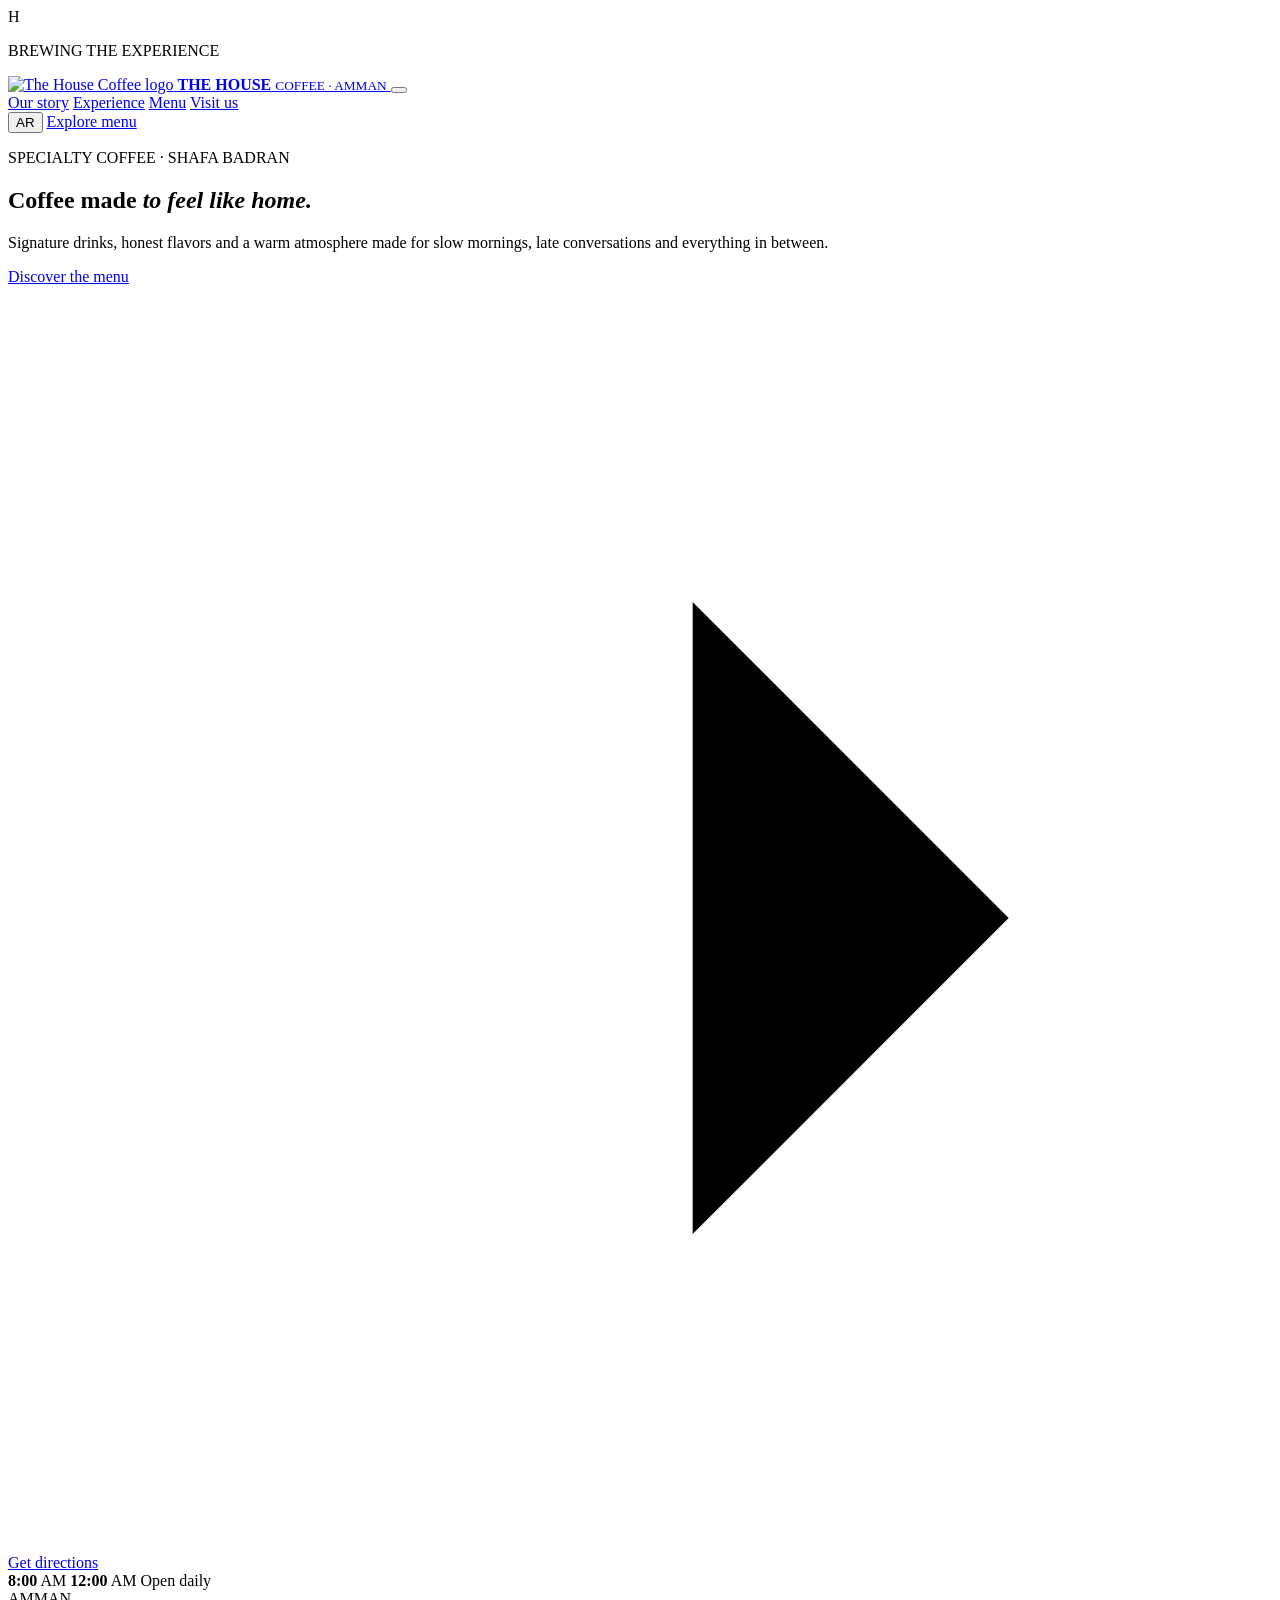
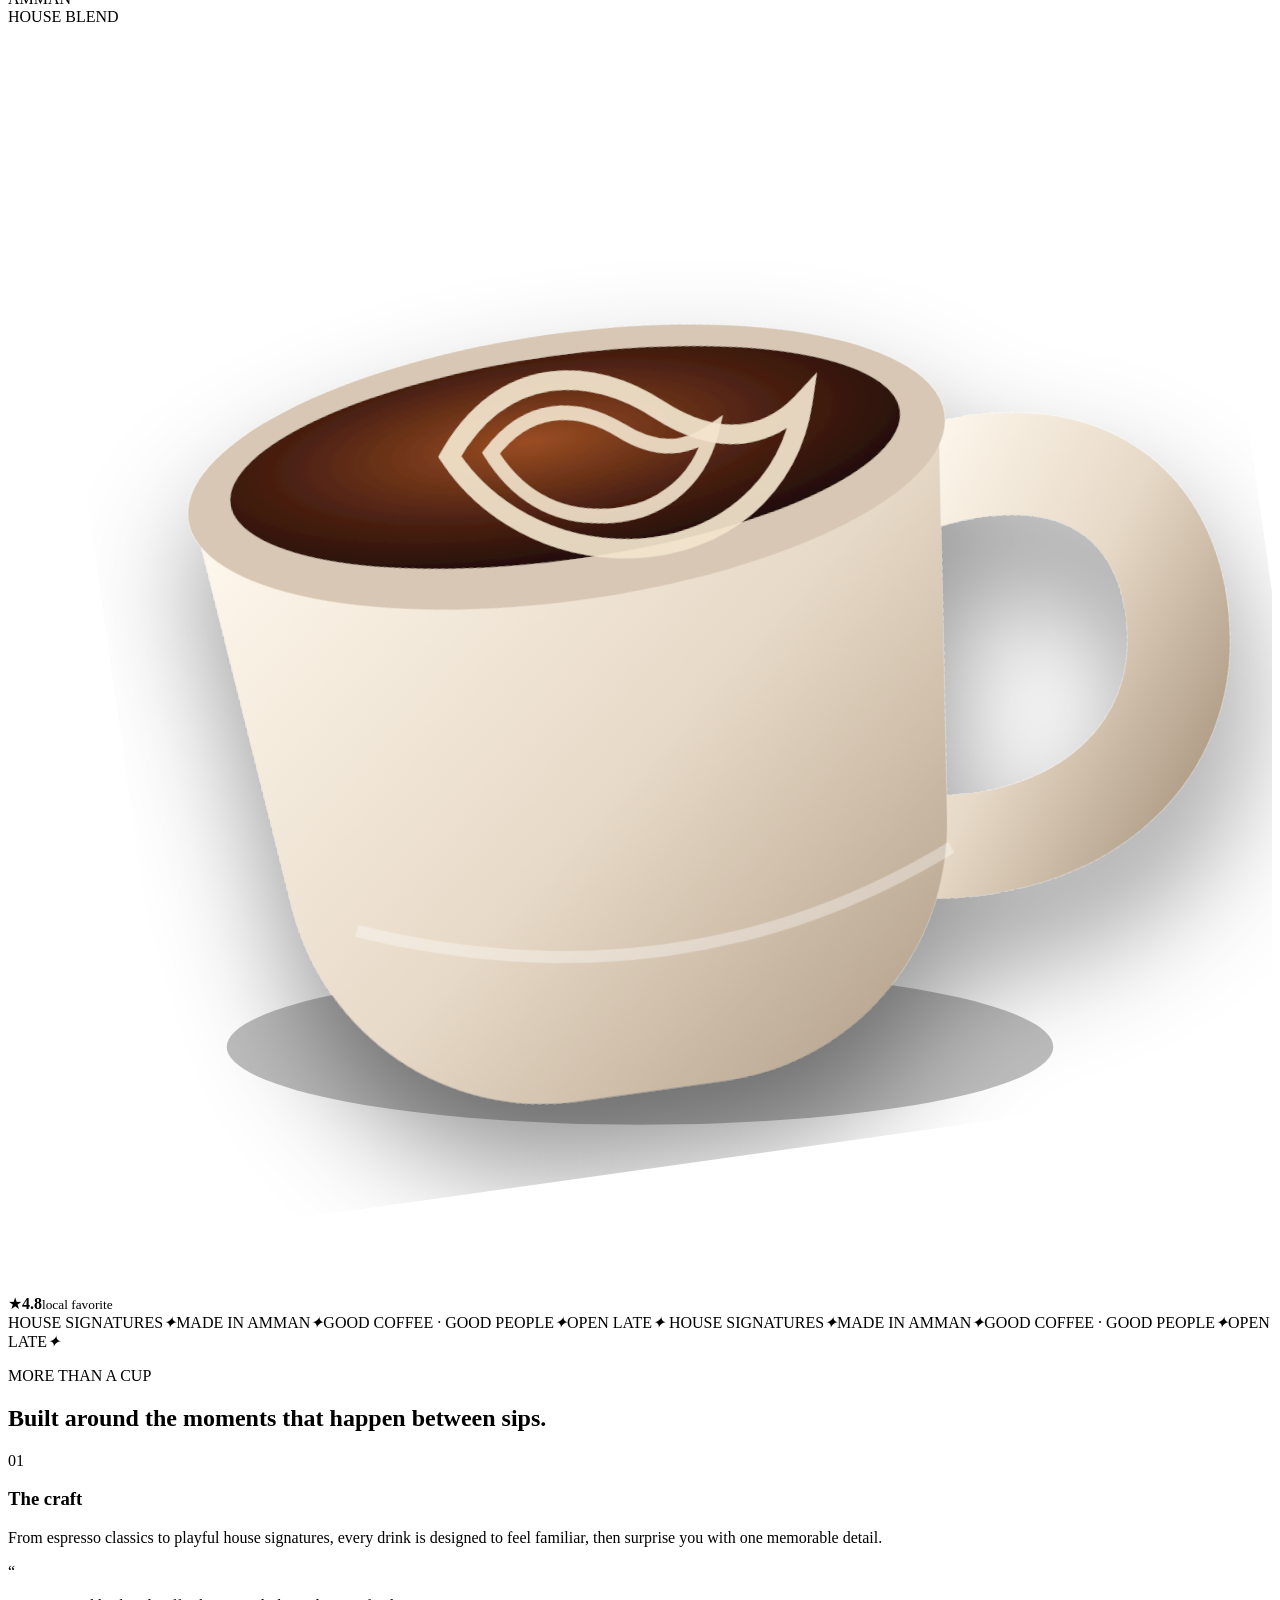
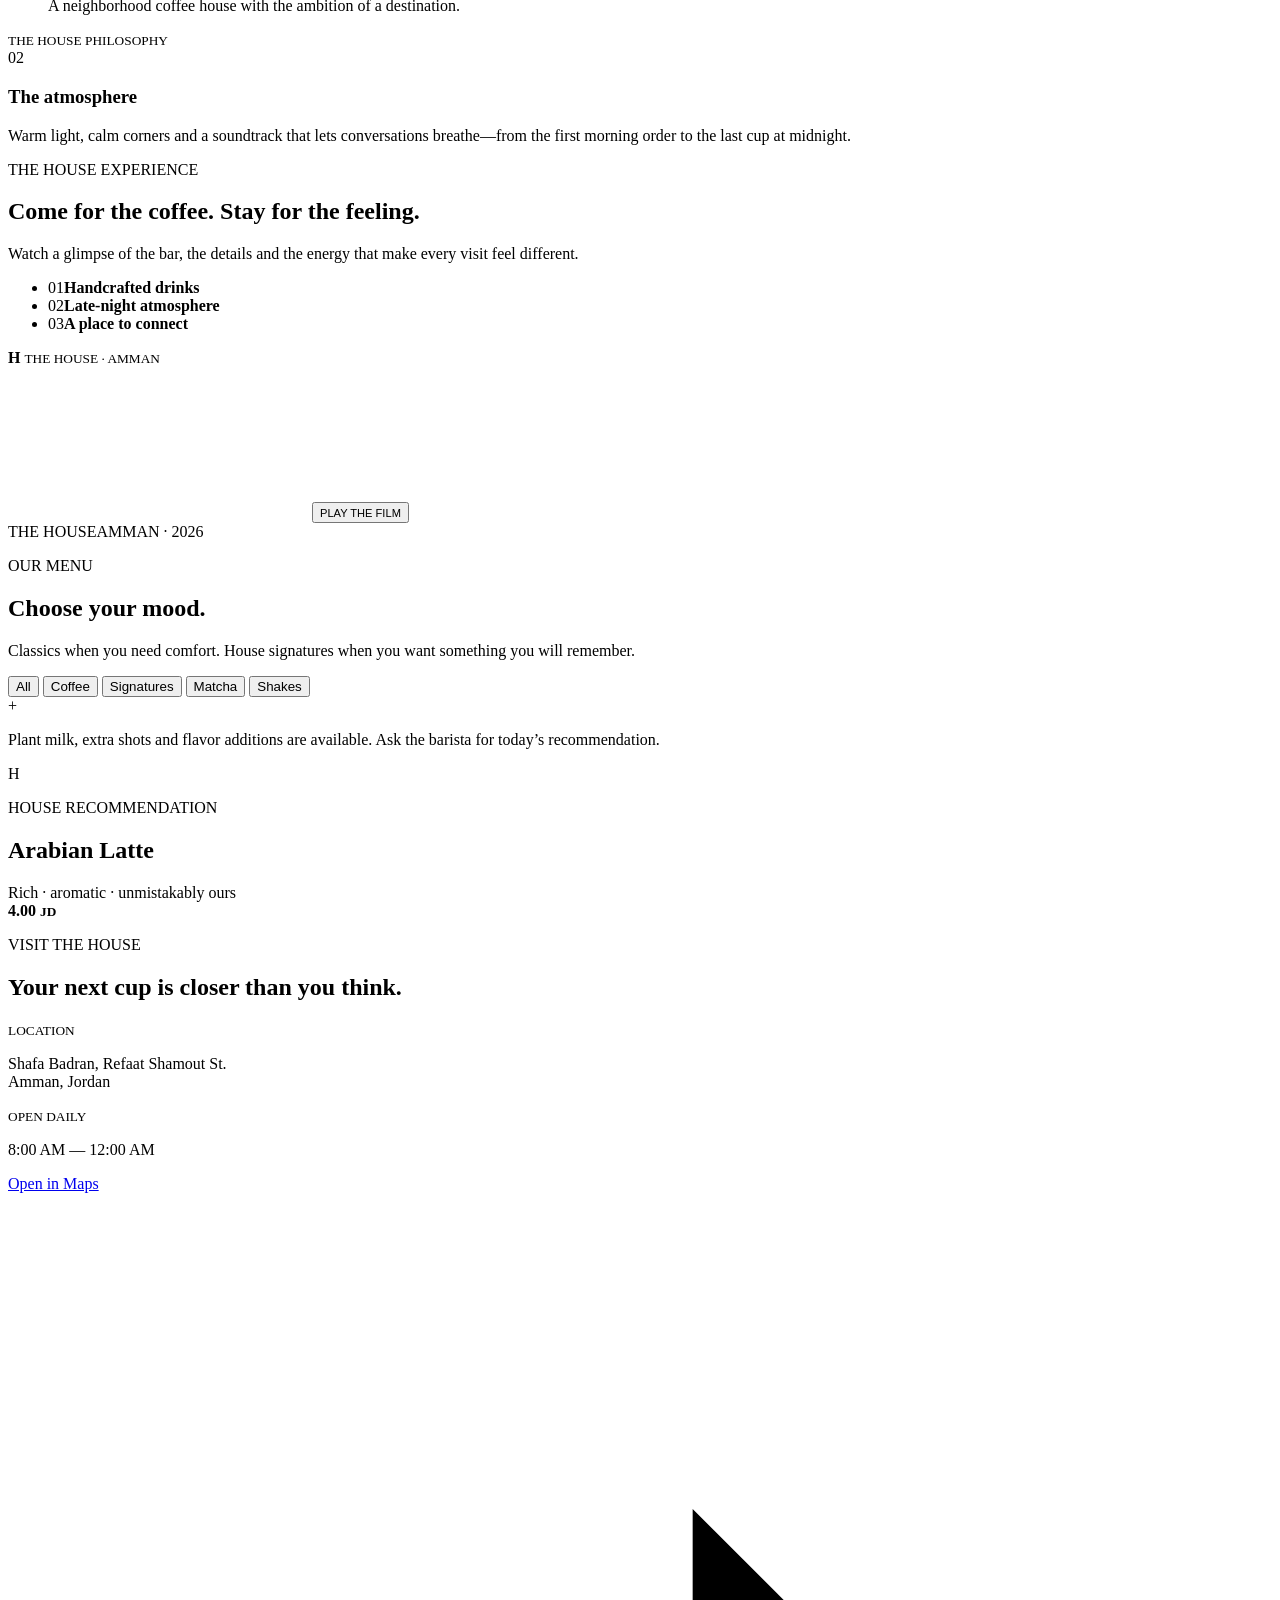
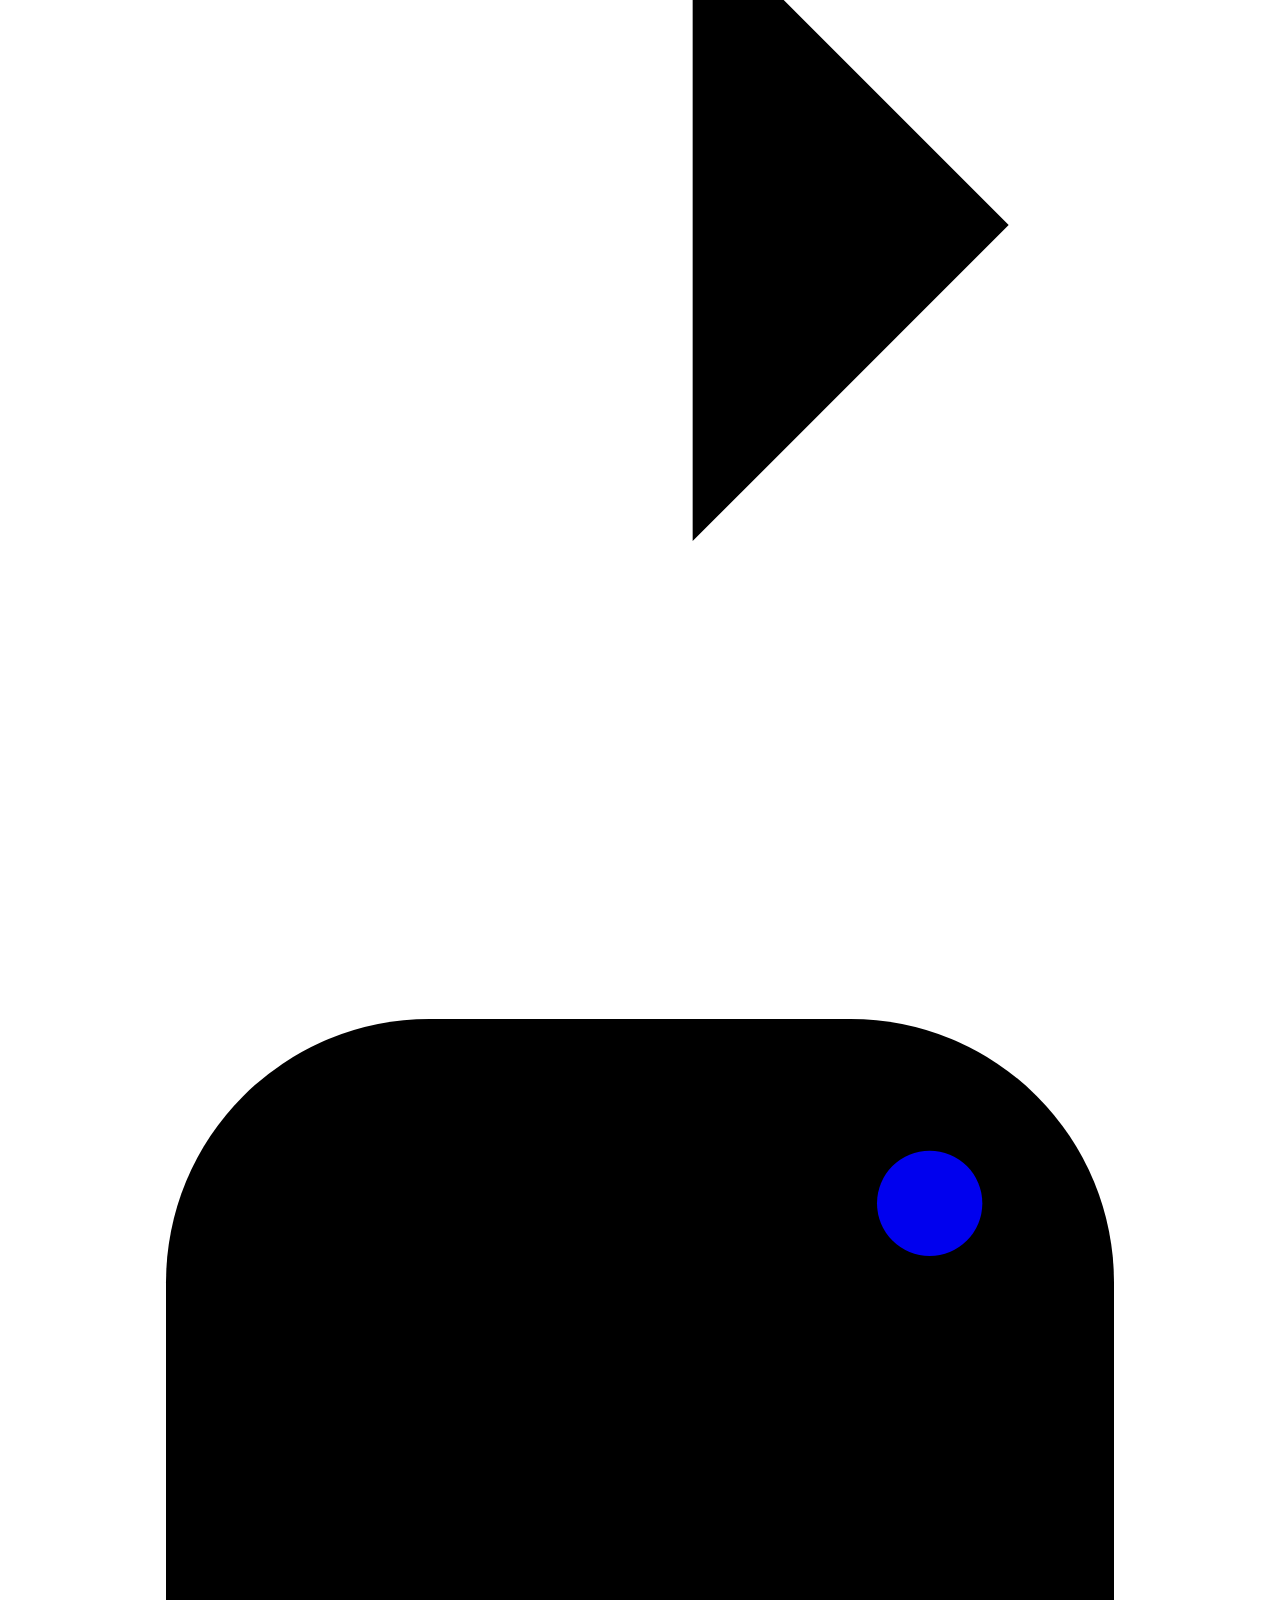
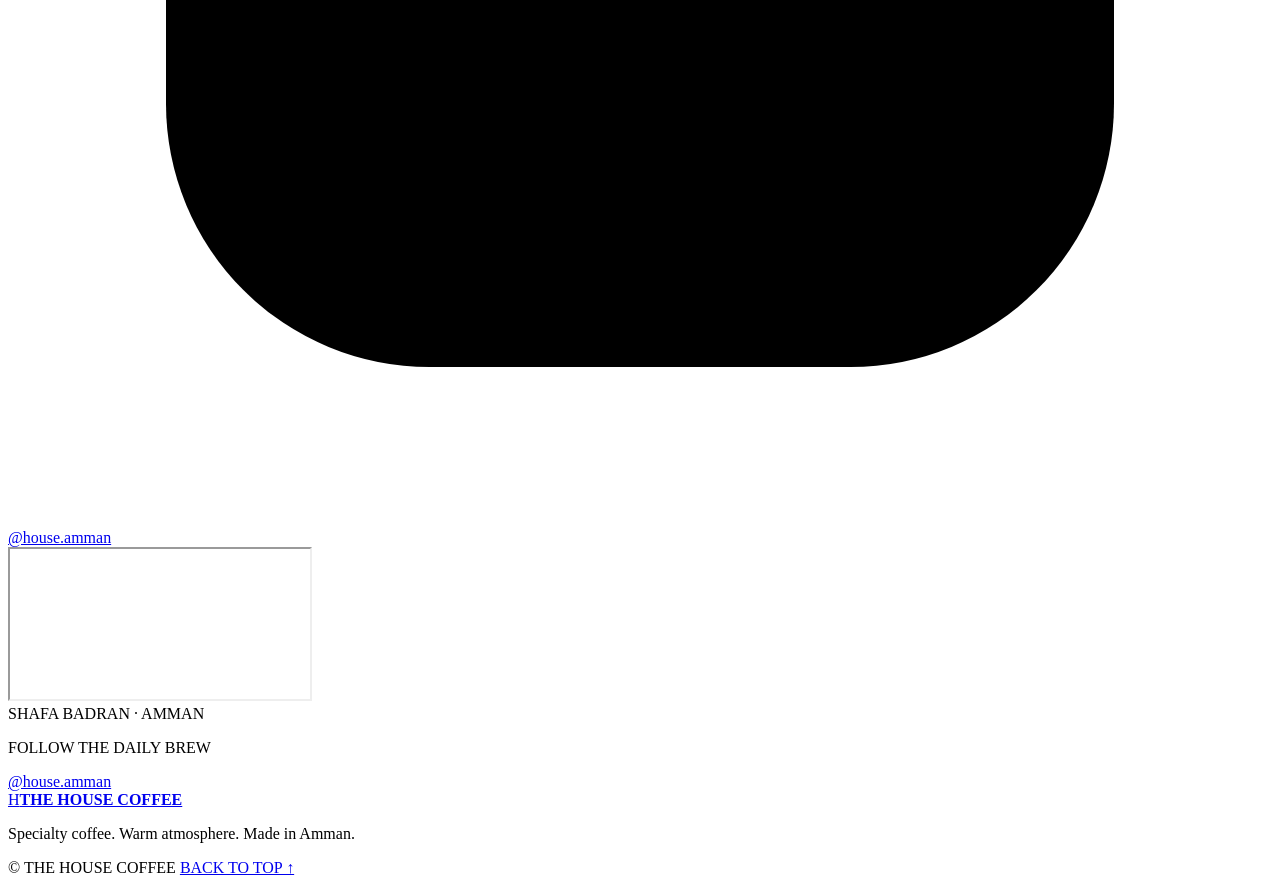
==== the-house-premium/index.html @ ba5b73bf "Enhance viewport settings and video fallback Updated viewport meta tag for better display on mobile " ====
<!doctype html>
<html lang="en" dir="ltr">
<head>
  <meta charset="utf-8" />
  <meta name="viewport" content="width=device-width, initial-scale=1, viewport-fit=cover" />
  <meta name="theme-color" content="#0b0908" />
  <meta name="description" content="The House Coffee — specialty coffee, signature drinks and a warm late-night atmosphere in Shafa Badran, Amman." />
  <meta property="og:title" content="The House Coffee | Amman" />
  <meta property="og:description" content="A specialty coffee experience built around taste, atmosphere and detail." />
  <meta property="og:type" content="restaurant" />
  <title>The House Coffee — Amman</title>

  <link rel="preconnect" href="https://fonts.googleapis.com" />
  <link rel="preconnect" href="https://fonts.gstatic.com" crossorigin />
  <link href="https://fonts.googleapis.com/css2?family=DM+Sans:wght@400;500;600;700&family=Playfair+Display:ital,wght@0,500;0,600;1,500&family=Tajawal:wght@400;500;700;800&display=swap" rel="stylesheet" />
  <link rel="stylesheet" href="style.css" />

  <script type="application/ld+json">
  {
    "@context": "https://schema.org",
    "@type": "CafeOrCoffeeShop",
    "name": "The House Coffee",
    "address": {
      "@type": "PostalAddress",
      "streetAddress": "Refaat Shamout St., Shafa Badran",
      "addressLocality": "Amman",
      "addressCountry": "JO"
    },
    "openingHours": "Mo-Su 08:00-00:00",
    "sameAs": ["https://www.instagram.com/house.amman/"]
  }
  </script>
</head>
<body>
  <div class="noise" aria-hidden="true"></div>
  <div class="cursor-glow" aria-hidden="true"></div>
  <div class="scroll-progress" aria-hidden="true"><span></span></div>

  <div class="preloader" aria-hidden="true">
    <div class="preloader-mark">H</div>
    <p>BREWING THE EXPERIENCE</p>
  </div>

  <header class="site-header" id="site-header">
    <a class="brand" href="#home" aria-label="The House Coffee home">
      <img src="assets/logo.jpg" alt="The House Coffee logo" width="52" height="52" />
      <span>
        <strong>THE HOUSE</strong>
        <small>COFFEE · AMMAN</small>
      </span>
    </a>

    <button class="menu-toggle" type="button" aria-label="Open navigation" aria-expanded="false">
      <span></span><span></span>
    </button>

    <nav class="site-nav" aria-label="Primary navigation">
      <a href="#story" data-en="Our story" data-ar="قصتنا">Our story</a>
      <a href="#experience" data-en="Experience" data-ar="الأجواء">Experience</a>
      <a href="#menu" data-en="Menu" data-ar="المنيو">Menu</a>
      <a href="#visit" data-en="Visit us" data-ar="زورونا">Visit us</a>
    </nav>

    <div class="header-actions">
      <button class="lang-toggle" type="button" aria-label="Switch language">AR</button>
      <a class="nav-cta" href="#menu" data-en="Explore menu" data-ar="استكشف المنيو">Explore menu</a>
    </div>
  </header>

  <main>
    <section class="hero" id="home">
      <div class="hero-ambient hero-ambient-one"></div>
      <div class="hero-ambient hero-ambient-two"></div>

      <div class="hero-copy reveal">
        <p class="eyebrow" data-en="SPECIALTY COFFEE · SHAFA BADRAN" data-ar="قهوة مختصة · شفا بدران">SPECIALTY COFFEE · SHAFA BADRAN</p>
        <h1>
          <span data-en="Coffee made" data-ar="قهوة مصنوعة">Coffee made</span>
          <em data-en="to feel like home." data-ar="لتشعرك أنك في بيتك.">to feel like home.</em>
        </h1>
        <p class="hero-lead" data-en="Signature drinks, honest flavors and a warm atmosphere made for slow mornings, late conversations and everything in between." data-ar="مشروبات مميزة، نكهات صادقة وأجواء دافئة لصباح هادئ، وسهرات طويلة، وكل اللحظات بينهما.">
          Signature drinks, honest flavors and a warm atmosphere made for slow mornings, late conversations and everything in between.
        </p>
        <div class="hero-actions">
          <a class="button button-primary" href="#menu">
            <span data-en="Discover the menu" data-ar="اكتشف المنيو">Discover the menu</span>
            <svg viewBox="0 0 24 24" aria-hidden="true"><path d="M5 12h14M13 6l6 6-6 6"/></svg>
          </a>
          <a class="button button-ghost" href="#visit" data-en="Get directions" data-ar="اعرف الطريق">Get directions</a>
        </div>
        <div class="hero-meta">
          <span><b>8:00</b> AM</span>
          <i></i>
          <span><b>12:00</b> AM</span>
          <i></i>
          <span>Open daily</span>
        </div>
      </div>

      <div class="hero-art reveal" aria-label="Abstract coffee cup illustration">
        <div class="orbit orbit-one"><span>AMMAN</span></div>
        <div class="orbit orbit-two"><span>HOUSE BLEND</span></div>
        <div class="cup-stage">
          <svg class="cup" viewBox="0 0 520 520" role="img" aria-label="A stylized cup of coffee">
            <defs>
              <radialGradient id="coffee" cx="45%" cy="40%" r="65%">
                <stop offset="0" stop-color="#9a4d22"/>
                <stop offset=".55" stop-color="#4c2112"/>
                <stop offset="1" stop-color="#1b0a05"/>
              </radialGradient>
              <linearGradient id="ceramic" x1="0" y1="0" x2="1" y2="1">
                <stop offset="0" stop-color="#fff9ee"/>
                <stop offset=".52" stop-color="#e7d9c7"/>
                <stop offset="1" stop-color="#aa9780"/>
              </linearGradient>
              <filter id="shadow"><feDropShadow dx="0" dy="28" stdDeviation="25" flood-opacity=".42"/></filter>
            </defs>
            <ellipse cx="260" cy="420" rx="170" ry="32" fill="#000" opacity=".26"/>
            <g filter="url(#shadow)" transform="rotate(-8 260 260)">
              <path d="M375 205c72-16 111 19 106 74-4 49-48 83-111 75" fill="none" stroke="url(#ceramic)" stroke-width="42" stroke-linecap="round"/>
              <path d="M86 174h310l-20 168c-6 54-51 95-105 95h-62c-54 0-99-41-105-95z" fill="url(#ceramic)"/>
              <ellipse cx="241" cy="178" rx="157" ry="55" fill="#d7c7b4"/>
              <ellipse cx="241" cy="174" rx="139" ry="42" fill="url(#coffee)"/>
              <path d="M194 167c27-35 63-29 88-7 22 19 43 18 59 5-10 34-41 54-78 50-34-4-58-25-69-48z" fill="none" stroke="#f4e5ce" stroke-width="8" stroke-linecap="round" opacity=".92"/>
              <path d="M211 168c18-18 38-15 54-2 13 11 25 12 37 6-8 20-27 31-49 28-20-2-34-14-42-32z" fill="none" stroke="#f4e5ce" stroke-width="6" stroke-linecap="round" opacity=".9"/>
              <path d="M129 355c82 33 166 35 247 0" fill="none" stroke="#fff" stroke-width="5" opacity=".34"/>
            </g>
          </svg>
          <div class="steam steam-one"></div>
          <div class="steam steam-two"></div>
          <div class="steam steam-three"></div>
        </div>
        <div class="rating-pill"><span>★</span><b>4.8</b><small>local favorite</small></div>
      </div>

      <a class="scroll-cue" href="#story" aria-label="Scroll to our story"><span></span></a>
    </section>

    <section class="brand-strip" aria-label="Brand values">
      <div class="marquee">
        <span>HOUSE SIGNATURES</span><i>✦</i><span>MADE IN AMMAN</span><i>✦</i><span>GOOD COFFEE · GOOD PEOPLE</span><i>✦</i><span>OPEN LATE</span><i>✦</i>
        <span>HOUSE SIGNATURES</span><i>✦</i><span>MADE IN AMMAN</span><i>✦</i><span>GOOD COFFEE · GOOD PEOPLE</span><i>✦</i><span>OPEN LATE</span><i>✦</i>
      </div>
    </section>

    <section class="story section" id="story">
      <div class="section-heading reveal">
        <p class="eyebrow" data-en="MORE THAN A CUP" data-ar="أكثر من مجرد كوب">MORE THAN A CUP</p>
        <h2 data-en="Built around the moments that happen between sips." data-ar="مكان صُمم حول اللحظات التي تحدث بين رشفة وأخرى.">Built around the moments that happen between sips.</h2>
      </div>

      <div class="story-grid">
        <div class="story-card story-card-main reveal">
          <div class="card-number">01</div>
          <div>
            <h3 data-en="The craft" data-ar="الحِرفة">The craft</h3>
            <p data-en="From espresso classics to playful house signatures, every drink is designed to feel familiar, then surprise you with one memorable detail." data-ar="من كلاسيكيات الإسبريسو إلى مشروباتنا المميزة، صُمم كل كوب ليبدو مألوفاً ثم يفاجئك بتفصيل لا يُنسى.">From espresso classics to playful house signatures, every drink is designed to feel familiar, then surprise you with one memorable detail.</p>
          </div>
        </div>

        <div class="story-quote reveal">
          <span>“</span>
          <blockquote data-en="A neighborhood coffee house with the ambition of a destination." data-ar="مقهى الحي بروح مكان يستحق أن تقصده.">A neighborhood coffee house with the ambition of a destination.</blockquote>
          <small>THE HOUSE PHILOSOPHY</small>
        </div>

        <div class="story-card reveal">
          <div class="card-number">02</div>
          <div>
            <h3 data-en="The atmosphere" data-ar="الأجواء">The atmosphere</h3>
            <p data-en="Warm light, calm corners and a soundtrack that lets conversations breathe—from the first morning order to the last cup at midnight." data-ar="إضاءة دافئة، زوايا هادئة وموسيقى تترك مساحة للحديث، من أول طلب صباحاً حتى آخر كوب عند منتصف الليل.">Warm light, calm corners and a soundtrack that lets conversations breathe—from the first morning order to the last cup at midnight.</p>
          </div>
        </div>
      </div>
    </section>

    <section class="experience section" id="experience">
      <div class="experience-copy reveal">
        <p class="eyebrow" data-en="THE HOUSE EXPERIENCE" data-ar="تجربة ذا هاوس">THE HOUSE EXPERIENCE</p>
        <h2 data-en="Come for the coffee. Stay for the feeling." data-ar="تعال من أجل القهوة، وابقَ من أجل الشعور.">Come for the coffee. Stay for the feeling.</h2>
        <p data-en="Watch a glimpse of the bar, the details and the energy that make every visit feel different." data-ar="شاهد لمحة من البار والتفاصيل والطاقة التي تجعل كل زيارة مختلفة.">Watch a glimpse of the bar, the details and the energy that make every visit feel different.</p>
        <ul>
          <li><span>01</span><b data-en="Handcrafted drinks" data-ar="مشروبات محضّرة بعناية">Handcrafted drinks</b></li>
          <li><span>02</span><b data-en="Late-night atmosphere" data-ar="أجواء ليلية دافئة">Late-night atmosphere</b></li>
          <li><span>03</span><b data-en="A place to connect" data-ar="مكان للقاء والتواصل">A place to connect</b></li>
        </ul>
      </div>

      <div class="video-shell reveal">
        <div class="video-fallback" aria-hidden="true">
          <span class="fallback-ring fallback-ring-one"></span>
          <span class="fallback-ring fallback-ring-two"></span>
          <strong>H</strong>
          <small>THE HOUSE · AMMAN</small>
        </div>
        <video class="experience-video" muted loop playsinline preload="metadata" poster="assets/intro-poster.jpg">
          <source src="assets/intro.mp4" type="video/mp4" />
        </video>
        <button class="video-toggle" type="button" aria-label="Play atmosphere video">
          <span class="play-icon"></span>
          <small data-en="PLAY THE FILM" data-ar="شغّل الفيديو">PLAY THE FILM</small>
        </button>
        <div class="video-caption"><span>THE HOUSE</span><span>AMMAN · 2026</span></div>
      </div>
    </section>

    <section class="menu-section section" id="menu">
      <div class="menu-intro reveal">
        <div>
          <p class="eyebrow" data-en="OUR MENU" data-ar="قائمتنا">OUR MENU</p>
          <h2 data-en="Choose your mood." data-ar="اختر مزاجك.">Choose your mood.</h2>
        </div>
        <p data-en="Classics when you need comfort. House signatures when you want something you will remember." data-ar="كلاسيكيات عندما تريد طعماً مألوفاً، ومشروبات مميزة عندما تريد شيئاً لا تنساه.">Classics when you need comfort. House signatures when you want something you will remember.</p>
      </div>

      <div class="menu-tabs reveal" role="tablist" aria-label="Menu categories">
        <button class="menu-tab active" data-category="all" role="tab" aria-selected="true" data-en="All" data-ar="الكل">All</button>
        <button class="menu-tab" data-category="coffee" role="tab" aria-selected="false" data-en="Coffee" data-ar="قهوة">Coffee</button>
        <button class="menu-tab" data-category="signature" role="tab" aria-selected="false" data-en="Signatures" data-ar="المميزة">Signatures</button>
        <button class="menu-tab" data-category="matcha" role="tab" aria-selected="false" data-en="Matcha" data-ar="ماتشا">Matcha</button>
        <button class="menu-tab" data-category="shake" role="tab" aria-selected="false" data-en="Shakes" data-ar="ميلك شيك">Shakes</button>
      </div>

      <div class="menu-list" id="menu-list" aria-live="polite"></div>

      <div class="menu-note reveal">
        <span>+</span>
        <p data-en="Plant milk, extra shots and flavor additions are available. Ask the barista for today’s recommendation." data-ar="يتوفر حليب نباتي، شوتات إضافية ونكهات متنوعة. اسأل الباريستا عن اقتراح اليوم.">Plant milk, extra shots and flavor additions are available. Ask the barista for today’s recommendation.</p>
      </div>
    </section>

    <section class="signature-banner">
      <div class="signature-mark">H</div>
      <div class="reveal">
        <p data-en="HOUSE RECOMMENDATION" data-ar="ترشيح ذا هاوس">HOUSE RECOMMENDATION</p>
        <h2>Arabian Latte</h2>
        <span data-en="Rich · aromatic · unmistakably ours" data-ar="غني · عطري · بطابعنا الخاص">Rich · aromatic · unmistakably ours</span>
      </div>
      <strong>4.00 <small>JD</small></strong>
    </section>

    <section class="visit section" id="visit">
      <div class="visit-panel reveal">
        <p class="eyebrow" data-en="VISIT THE HOUSE" data-ar="زوروا ذا هاوس">VISIT THE HOUSE</p>
        <h2 data-en="Your next cup is closer than you think." data-ar="كوبك القادم أقرب مما تتخيل.">Your next cup is closer than you think.</h2>

        <div class="visit-details">
          <div>
            <small data-en="LOCATION" data-ar="الموقع">LOCATION</small>
            <p>Shafa Badran, Refaat Shamout St.<br />Amman, Jordan</p>
          </div>
          <div>
            <small data-en="OPEN DAILY" data-ar="مفتوح يومياً">OPEN DAILY</small>
            <p>8:00 AM — 12:00 AM</p>
          </div>
        </div>

        <div class="visit-actions">
          <a class="button button-primary" href="https://www.google.com/maps/search/?api=1&query=The+House+Coffee+Amman" target="_blank" rel="noopener">
            <span data-en="Open in Maps" data-ar="افتح الخريطة">Open in Maps</span>
            <svg viewBox="0 0 24 24" aria-hidden="true"><path d="M5 12h14M13 6l6 6-6 6"/></svg>
          </a>
          <a class="social-link" href="https://www.instagram.com/house.amman/" target="_blank" rel="noopener" aria-label="The House Coffee on Instagram">
            <svg viewBox="0 0 24 24" aria-hidden="true"><rect x="3" y="3" width="18" height="18" rx="5"/><circle cx="12" cy="12" r="4"/><circle cx="17.5" cy="6.5" r="1" fill="currentColor" stroke="none"/></svg>
            @house.amman
          </a>
        </div>
      </div>

      <div class="map-shell reveal">
        <iframe title="The House Coffee location" loading="lazy" referrerpolicy="no-referrer-when-downgrade" src="https://www.google.com/maps?q=The%20House%20Coffee%20Amman&output=embed"></iframe>
        <div class="map-label"><span></span> SHAFA BADRAN · AMMAN</div>
      </div>
    </section>

    <section class="instagram-section">
      <p data-en="FOLLOW THE DAILY BREW" data-ar="تابع تفاصيلنا اليومية">FOLLOW THE DAILY BREW</p>
      <a href="https://www.instagram.com/house.amman/" target="_blank" rel="noopener">@house.amman</a>
    </section>
  </main>

  <footer class="site-footer">
    <a class="footer-brand" href="#home"><span>H</span><strong>THE HOUSE COFFEE</strong></a>
    <p data-en="Specialty coffee. Warm atmosphere. Made in Amman." data-ar="قهوة مختصة. أجواء دافئة. صُنع في عمّان.">Specialty coffee. Warm atmosphere. Made in Amman.</p>
    <div>
      <span>© <span id="year"></span> THE HOUSE COFFEE</span>
      <a href="#home" data-en="BACK TO TOP ↑" data-ar="إلى الأعلى ↑">BACK TO TOP ↑</a>
    </div>
  </footer>

  <script src="script.js"></script>
</body>
</html>
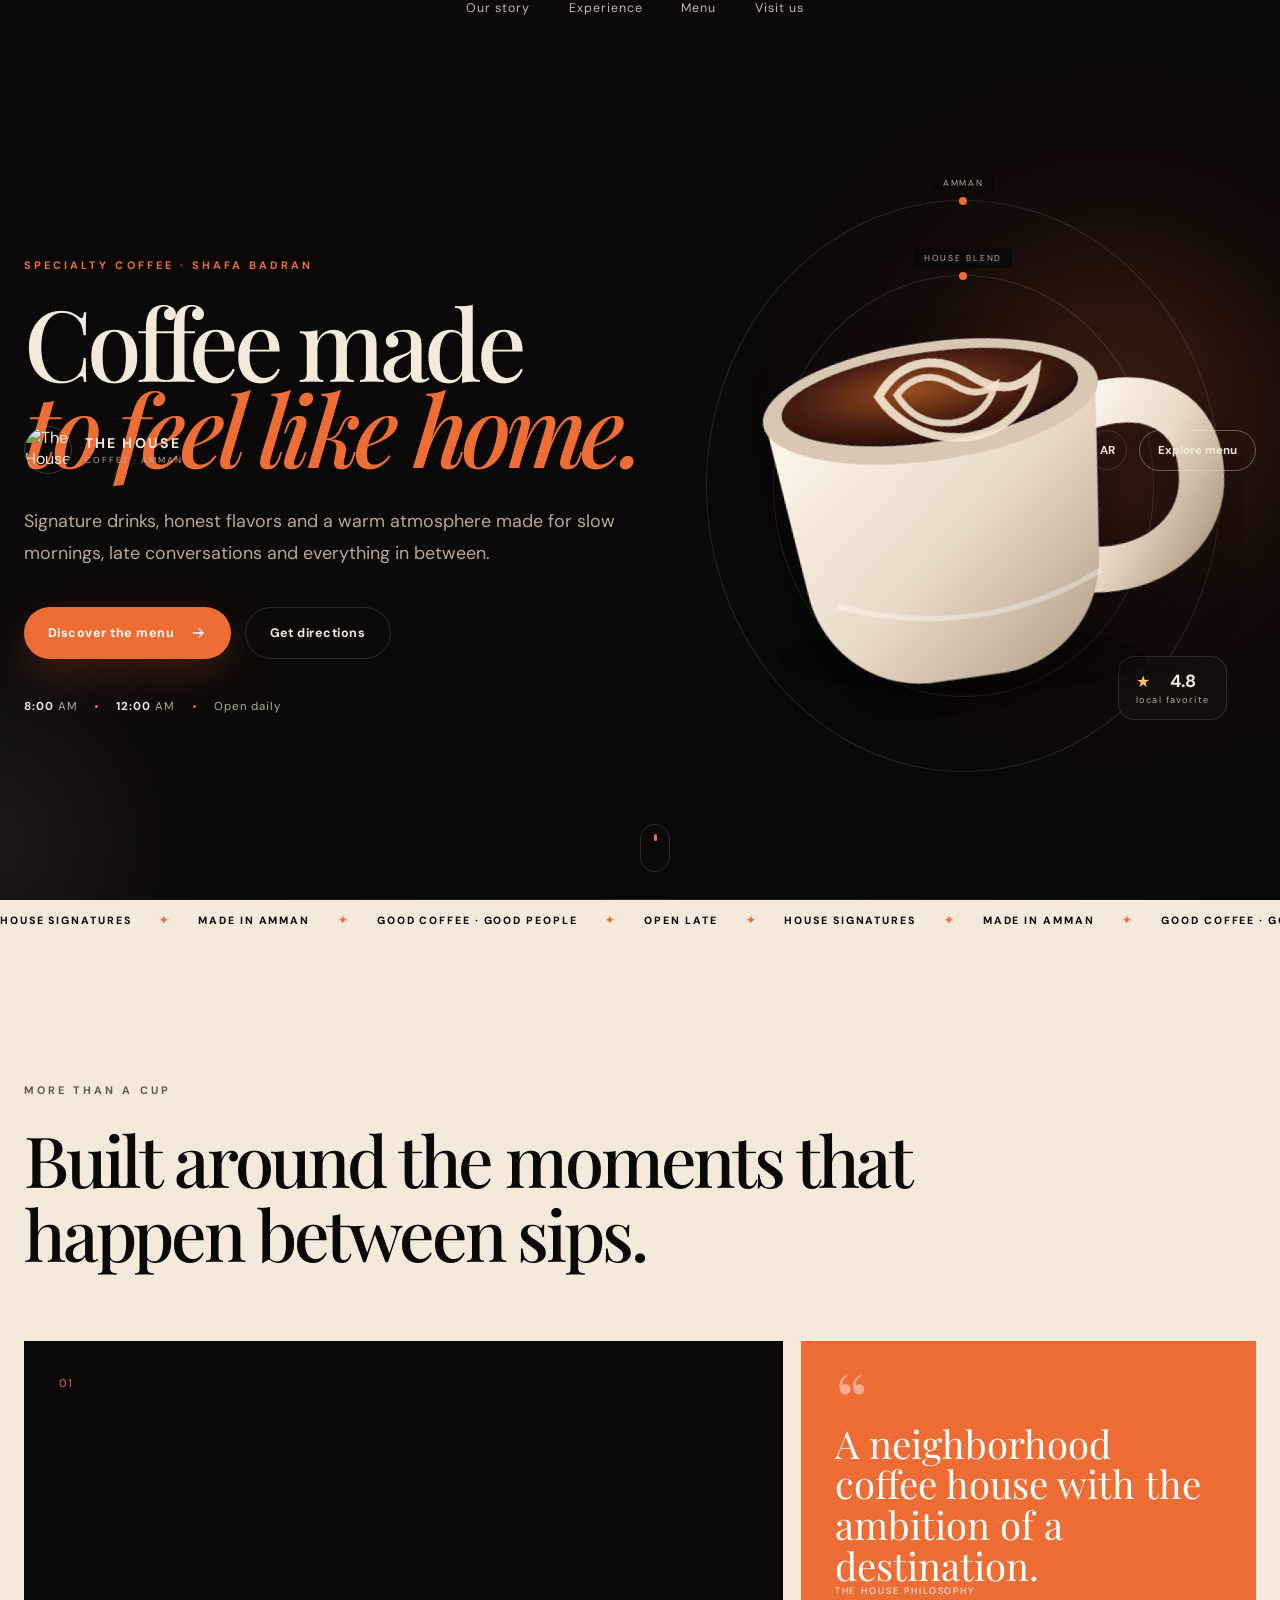
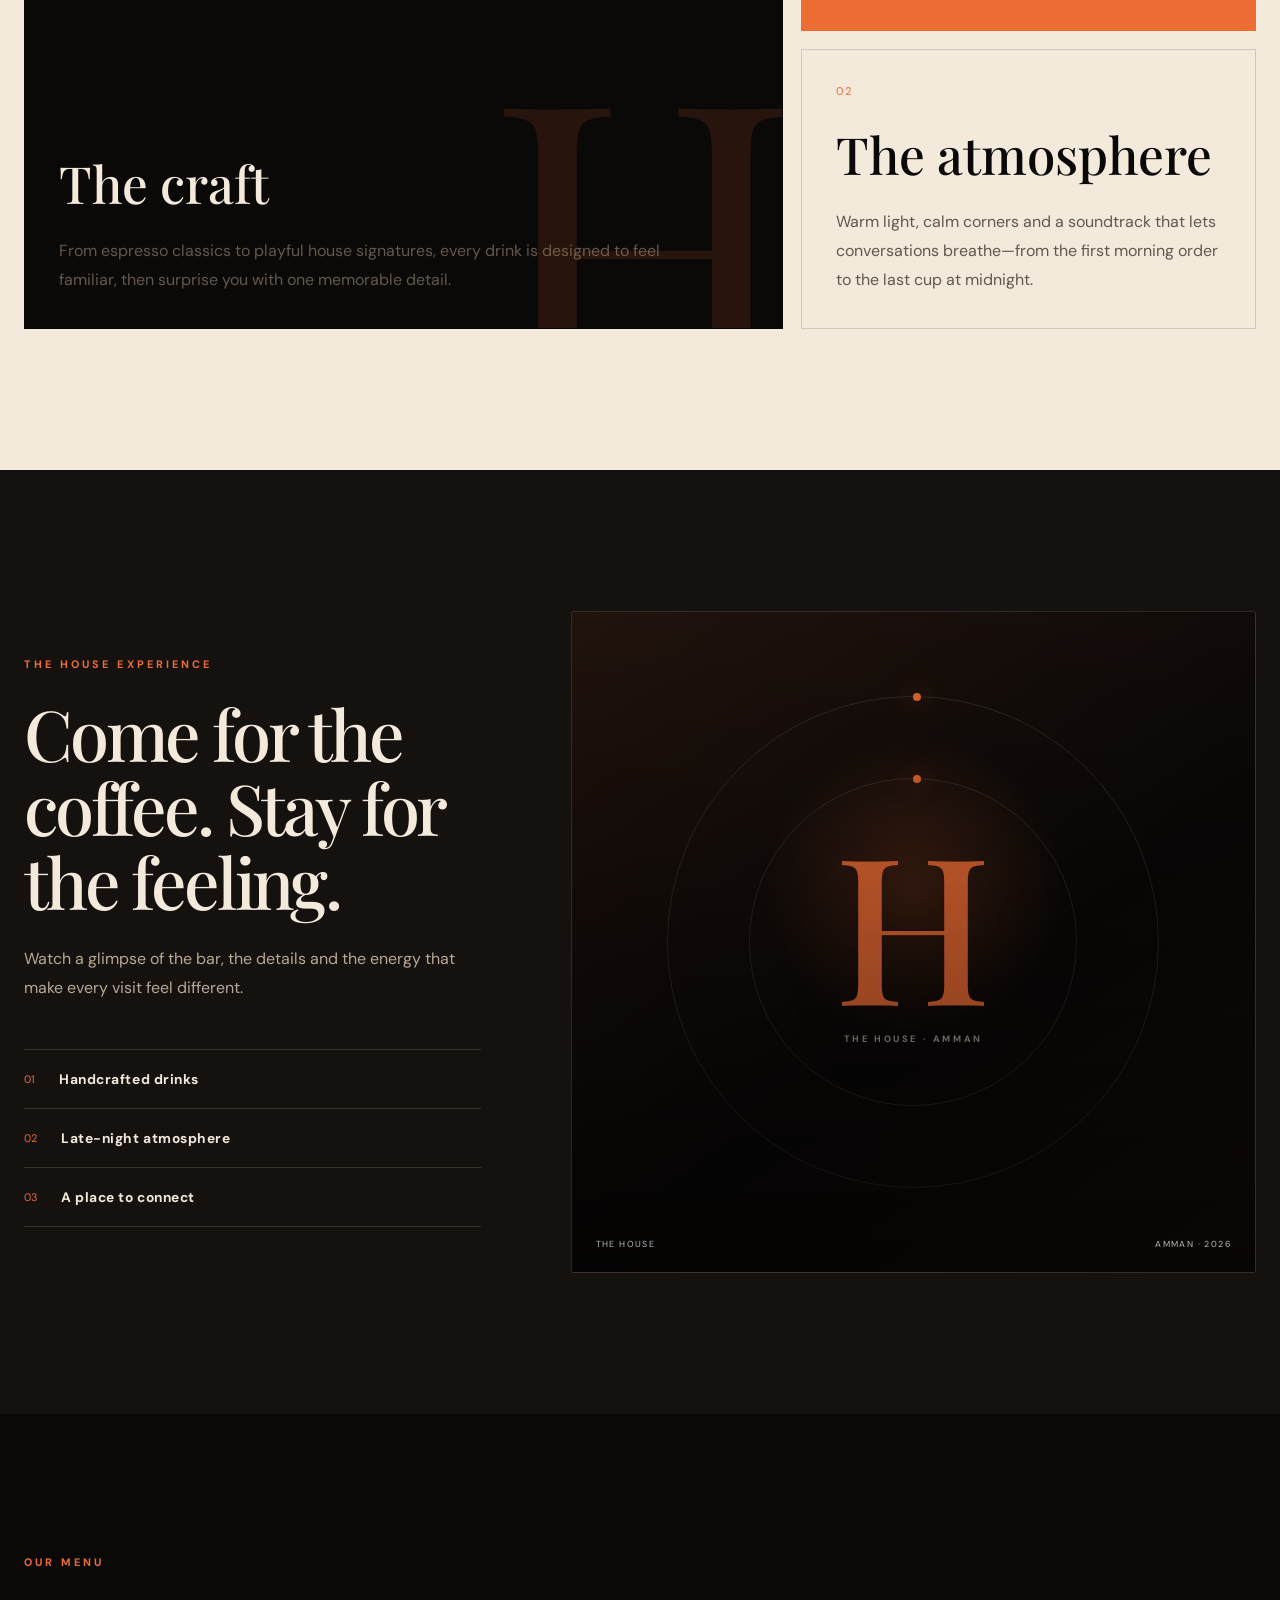
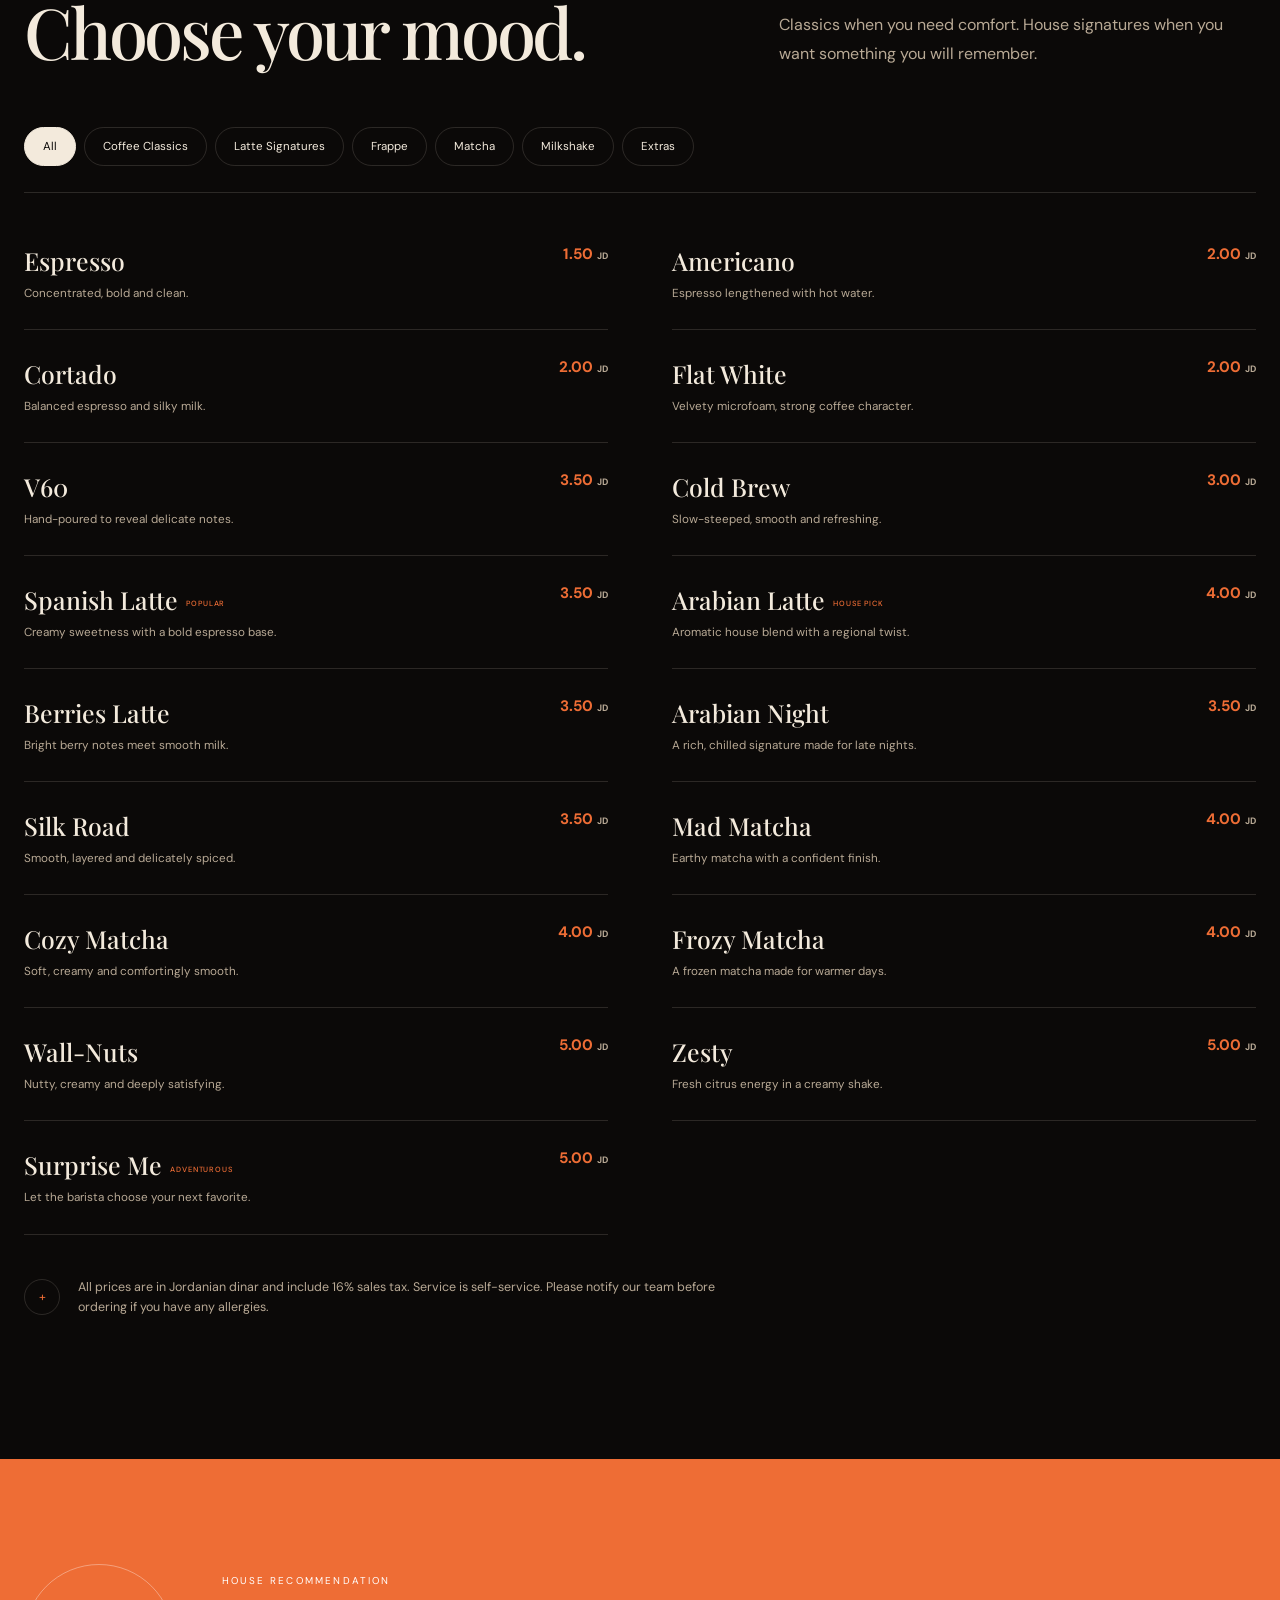
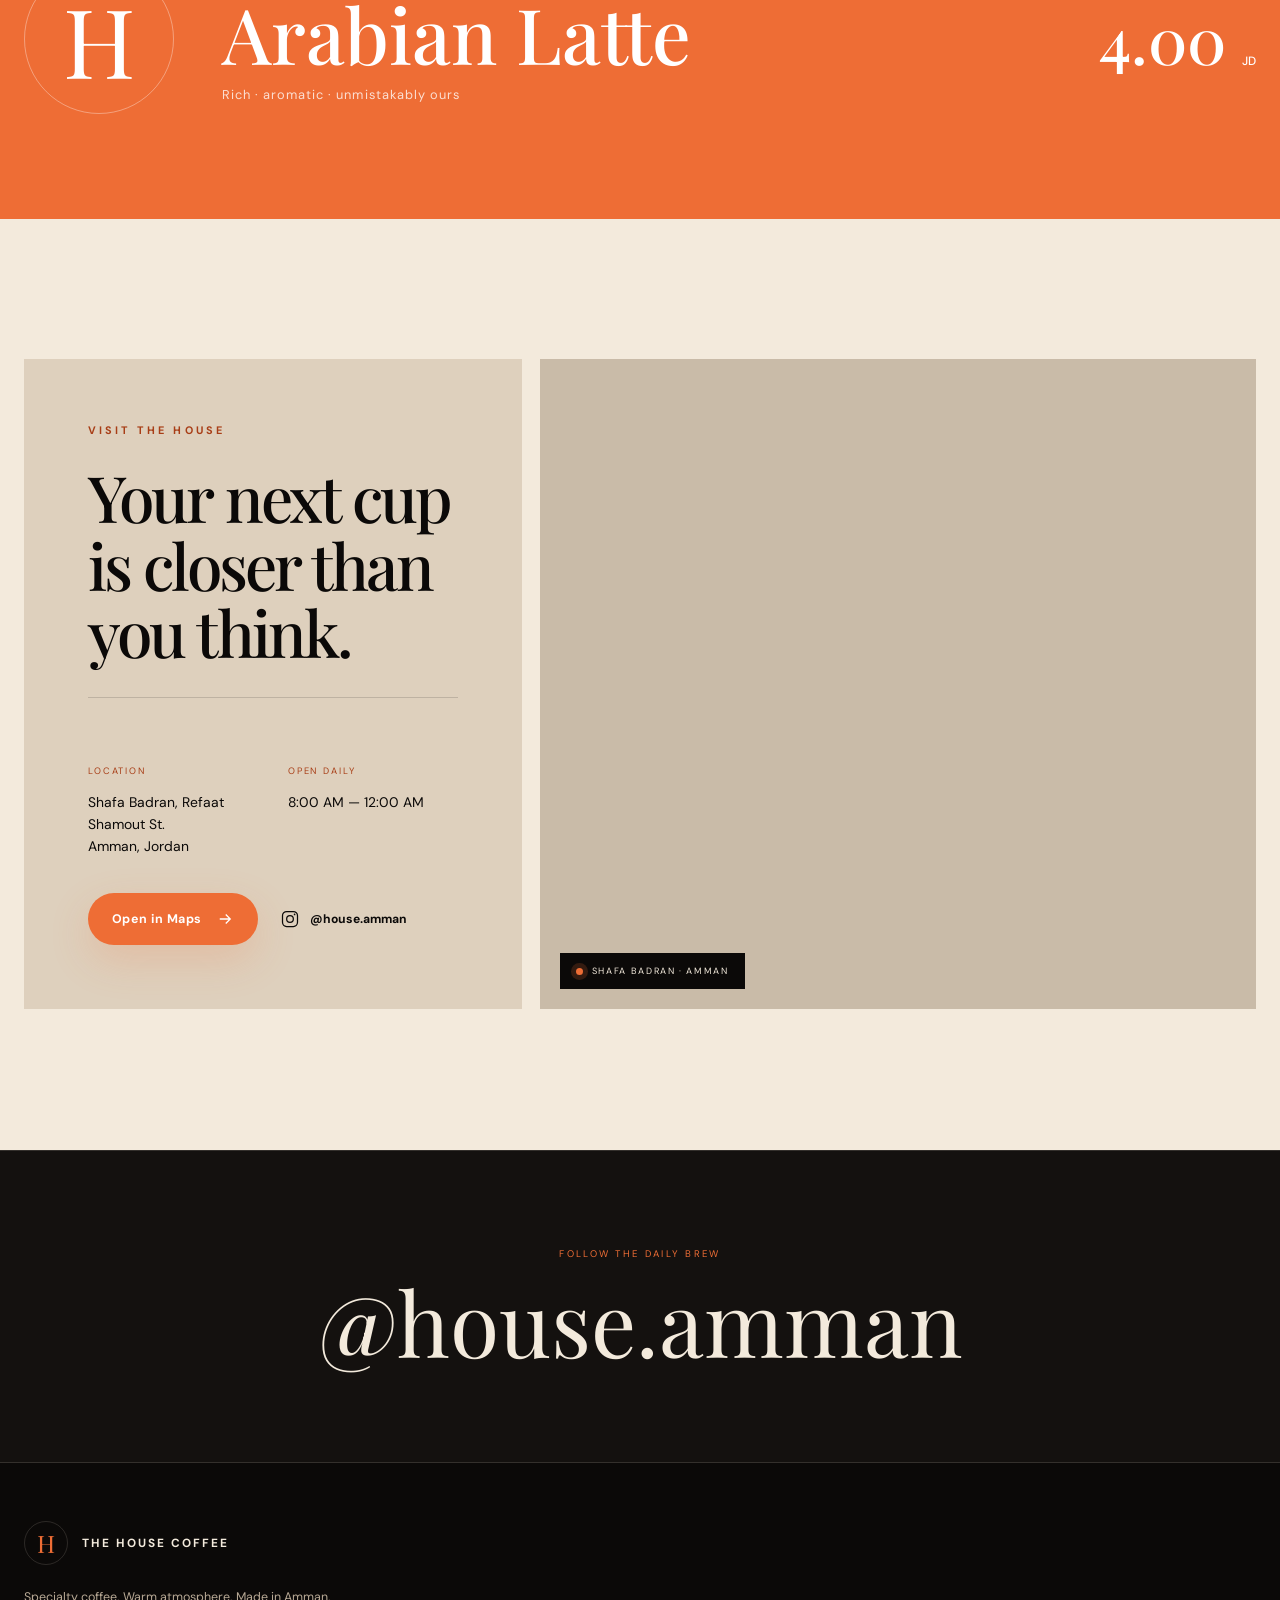
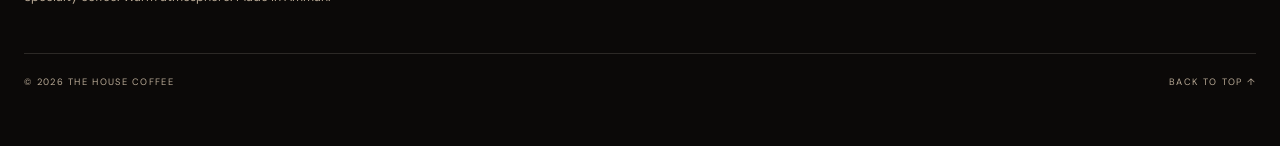
==== commit e45d2074: "Update index.html" ====
--- a/the-house-premium/index.html
+++ b/the-house-premium/index.html
@@ -215,17 +215,19 @@
 
       <div class="menu-tabs reveal" role="tablist" aria-label="Menu categories">
         <button class="menu-tab active" data-category="all" role="tab" aria-selected="true" data-en="All" data-ar="الكل">All</button>
-        <button class="menu-tab" data-category="coffee" role="tab" aria-selected="false" data-en="Coffee" data-ar="قهوة">Coffee</button>
-        <button class="menu-tab" data-category="signature" role="tab" aria-selected="false" data-en="Signatures" data-ar="المميزة">Signatures</button>
+        <button class="menu-tab" data-category="coffee" role="tab" aria-selected="false" data-en="Coffee Classics" data-ar="كلاسيكيات القهوة">Coffee Classics</button>
+        <button class="menu-tab" data-category="signature" role="tab" aria-selected="false" data-en="Latte Signatures" data-ar="لاتيه مميز">Latte Signatures</button>
+        <button class="menu-tab" data-category="frappe" role="tab" aria-selected="false" data-en="Frappe" data-ar="فرابيه">Frappe</button>
         <button class="menu-tab" data-category="matcha" role="tab" aria-selected="false" data-en="Matcha" data-ar="ماتشا">Matcha</button>
-        <button class="menu-tab" data-category="shake" role="tab" aria-selected="false" data-en="Shakes" data-ar="ميلك شيك">Shakes</button>
+        <button class="menu-tab" data-category="shake" role="tab" aria-selected="false" data-en="Milkshake" data-ar="ميلك شيك">Milkshake</button>
+        <button class="menu-tab" data-category="extras" role="tab" aria-selected="false" data-en="Extras" data-ar="إضافات">Extras</button>
       </div>
 
       <div class="menu-list" id="menu-list" aria-live="polite"></div>
 
       <div class="menu-note reveal">
         <span>+</span>
-        <p data-en="Plant milk, extra shots and flavor additions are available. Ask the barista for today’s recommendation." data-ar="يتوفر حليب نباتي، شوتات إضافية ونكهات متنوعة. اسأل الباريستا عن اقتراح اليوم.">Plant milk, extra shots and flavor additions are available. Ask the barista for today’s recommendation.</p>
+        <p data-en="All prices are in Jordanian dinar and include 16% sales tax. Service is self-service. Please notify our team before ordering if you have any allergies." data-ar="جميع الأسعار بالدينار الأردني وتشمل ضريبة مبيعات 16%. الخدمة ذاتية. يرجى إبلاغ فريقنا قبل الطلب في حال وجود أي حساسية.">All prices are in Jordanian dinar and include 16% sales tax. Service is self-service. Please notify our team before ordering if you have any allergies.</p>
       </div>
     </section>
 
--- a/the-house-premium/style.css
+++ b/the-house-premium/style.css
@@ -0,0 +1,828 @@
+:root {
+  --ink: #0b0908;
+  --ink-soft: #14110f;
+  --cream: #f3eadc;
+  --paper: #e8dac6;
+  --muted: #b8a995;
+  --orange: #ee6d35;
+  --orange-deep: #a83e17;
+  --line: rgba(243, 234, 220, .14);
+  --max: 1240px;
+  --header-h: 88px;
+  --ease: cubic-bezier(.2, .8, .2, 1);
+}
+
+* { box-sizing: border-box; margin: 0; padding: 0; }
+html { scroll-behavior: smooth; scroll-padding-top: 90px; }
+body {
+  background: var(--ink);
+  color: var(--cream);
+  font-family: "DM Sans", Arial, sans-serif;
+  min-width: 320px;
+  overflow-x: hidden;
+}
+body.is-arabic { font-family: "Tajawal", Arial, sans-serif; }
+body.nav-open { overflow: hidden; }
+button, a { font: inherit; }
+a { color: inherit; text-decoration: none; }
+button { color: inherit; }
+img, svg, video, iframe { display: block; max-width: 100%; }
+::selection { background: var(--orange); color: #fff; }
+
+.noise {
+  position: fixed; inset: 0; z-index: 10000; pointer-events: none; opacity: .045; mix-blend-mode: soft-light;
+  background-image: url("data:image/svg+xml,%3Csvg viewBox='0 0 180 180' xmlns='http://www.w3.org/2000/svg'%3E%3Cfilter id='n'%3E%3CfeTurbulence type='fractalNoise' baseFrequency='.85' numOctaves='4' stitchTiles='stitch'/%3E%3C/filter%3E%3Crect width='100%25' height='100%25' filter='url(%23n)' opacity='.5'/%3E%3C/svg%3E");
+}
+.cursor-glow {
+  position: fixed; width: 360px; height: 360px; border-radius: 50%; pointer-events: none; z-index: 0;
+  background: radial-gradient(circle, rgba(238,109,53,.12), transparent 68%); transform: translate(-50%,-50%); opacity: 0;
+  transition: opacity .35s ease;
+}
+.scroll-progress { position: fixed; top: 0; left: 0; right: 0; height: 2px; z-index: 2000; }
+.scroll-progress span { display: block; width: 0; height: 100%; background: var(--orange); }
+
+.preloader {
+  position: fixed; inset: 0; z-index: 9999; background: var(--ink); display: grid; place-content: center; text-align: center;
+  transition: opacity .7s var(--ease), visibility .7s var(--ease);
+}
+.preloader.hide { opacity: 0; visibility: hidden; }
+.preloader-mark {
+  width: 84px; height: 84px; border: 1px solid var(--orange); border-radius: 50%; display: grid; place-items: center; margin: auto;
+  font-family: "Playfair Display", serif; font-size: 3.2rem; color: var(--orange); animation: pulse 1.1s ease-in-out infinite alternate;
+}
+.preloader p { margin-top: 20px; font-size: .66rem; letter-spacing: .34em; color: var(--muted); }
+@keyframes pulse { to { transform: scale(1.08); box-shadow: 0 0 50px rgba(238,109,53,.18); } }
+
+.site-header {
+  position: fixed; top: 0; left: 0; right: 0; z-index: 1000; height: var(--header-h); padding: 0 max(24px, calc((100vw - var(--max)) / 2));
+  display: grid; grid-template-columns: auto 1fr auto; align-items: center; gap: 40px; border-bottom: 1px solid transparent;
+  transition: background .35s ease, border-color .35s ease, height .35s ease;
+}
+.site-header.scrolled { background: rgba(11,9,8,.86); backdrop-filter: blur(18px); border-color: var(--line); height: 76px; }
+.brand { display: inline-flex; align-items: center; gap: 13px; position: relative; z-index: 2; }
+.brand img { width: 48px; height: 48px; object-fit: cover; border-radius: 50%; border: 1px solid rgba(243,234,220,.22); }
+.brand span { display: flex; flex-direction: column; gap: 2px; }
+.brand strong { font-size: .88rem; letter-spacing: .15em; }
+.brand small { color: var(--muted); font-size: .55rem; letter-spacing: .22em; }
+.site-nav { display: flex; justify-content: center; gap: clamp(22px, 3vw, 42px); }
+.site-nav a { position: relative; font-size: .78rem; letter-spacing: .08em; color: rgba(243,234,220,.78); transition: color .25s ease; }
+.site-nav a::after { content:""; position:absolute; left:0; right:100%; bottom:-9px; height:1px; background:var(--orange); transition:right .35s var(--ease); }
+.site-nav a:hover { color: var(--cream); }
+.site-nav a:hover::after { right: 0; }
+.header-actions { display: flex; align-items: center; gap: 12px; }
+.lang-toggle, .menu-toggle { border: 0; background: transparent; cursor: pointer; }
+.lang-toggle { width: 40px; height: 40px; border: 1px solid var(--line); border-radius: 50%; font-size: .72rem; font-weight: 700; }
+.nav-cta { padding: 12px 18px; border: 1px solid rgba(243,234,220,.35); border-radius: 999px; font-size: .72rem; font-weight: 700; transition: .3s ease; }
+.nav-cta:hover { background: var(--cream); color: var(--ink); }
+.menu-toggle { display: none; width: 44px; height: 44px; position: relative; z-index: 2; }
+.menu-toggle span { position: absolute; width: 24px; height: 1px; background: var(--cream); left: 10px; transition: .3s ease; }
+.menu-toggle span:first-child { top: 18px; }
+.menu-toggle span:last-child { top: 26px; }
+.menu-toggle.active span:first-child { transform: translateY(4px) rotate(45deg); }
+.menu-toggle.active span:last-child { transform: translateY(-4px) rotate(-45deg); }
+
+.hero {
+  min-height: 100svh; position: relative; display: grid; grid-template-columns: 1.05fr .95fr; align-items: center;
+  max-width: 1600px; margin: 0 auto; padding: calc(var(--header-h) + 70px) max(24px, calc((100vw - var(--max)) / 2)) 86px; overflow: hidden;
+}
+.hero::after { content:""; position:absolute; left:0; right:0; bottom:0; height:1px; background:linear-gradient(90deg,transparent,var(--line),transparent); }
+.hero-ambient { position: absolute; border-radius: 50%; filter: blur(2px); pointer-events: none; }
+.hero-ambient-one { width: 720px; height: 720px; right: -190px; top: 55px; background: radial-gradient(circle, rgba(238,109,53,.23), rgba(119,42,13,.09) 42%, transparent 70%); }
+.hero-ambient-two { width: 480px; height: 480px; left: -260px; bottom: -180px; background: radial-gradient(circle, rgba(243,234,220,.08), transparent 70%); }
+.hero-copy { position: relative; z-index: 2; max-width: 720px; }
+.eyebrow { color: var(--orange); font-size: .68rem; font-weight: 700; letter-spacing: .28em; margin-bottom: 26px; }
+.hero h1 { font-family: "Playfair Display", serif; font-size: clamp(4.1rem, 7.7vw, 8rem); font-weight: 500; line-height: .88; letter-spacing: -.055em; max-width: 870px; }
+.hero h1 span, .hero h1 em { display: block; }
+.hero h1 em { color: var(--orange); font-weight: 500; }
+.hero-lead { max-width: 610px; margin-top: 34px; color: var(--muted); font-size: clamp(1rem, 1.4vw, 1.12rem); line-height: 1.8; }
+.hero-actions { display: flex; gap: 14px; flex-wrap: wrap; margin-top: 38px; }
+.button { display: inline-flex; align-items: center; justify-content: center; gap: 14px; min-height: 52px; padding: 0 24px; border-radius: 999px; font-size: .78rem; font-weight: 700; letter-spacing: .04em; transition: transform .3s var(--ease), background .3s ease, color .3s ease; }
+.button svg { width: 18px; fill: none; stroke: currentColor; stroke-width: 1.7; }
+.button:hover { transform: translateY(-3px); }
+.button-primary { background: var(--orange); color: #fff; box-shadow: 0 15px 42px rgba(238,109,53,.2); }
+.button-primary:hover { background: #ff7d42; }
+.button-ghost { border: 1px solid var(--line); color: var(--cream); }
+.button-ghost:hover { border-color: rgba(243,234,220,.42); background: rgba(255,255,255,.04); }
+.hero-meta { display: flex; align-items: center; gap: 18px; margin-top: 40px; color: var(--muted); font-size: .72rem; letter-spacing: .08em; }
+.hero-meta b { color: var(--cream); }
+.hero-meta i { width: 3px; height: 3px; background: var(--orange); border-radius: 50%; }
+
+.hero-art { min-height: 650px; position: relative; display: grid; place-items: center; z-index: 1; }
+.cup-stage { width: min(46vw, 560px); aspect-ratio: 1; position: relative; display: grid; place-items: center; }
+.cup { width: 100%; position: relative; z-index: 2; animation: float 6s ease-in-out infinite; }
+@keyframes float { 50% { transform: translateY(-18px) rotate(1.5deg); } }
+.orbit { position: absolute; border: 1px solid rgba(243,234,220,.12); border-radius: 50%; display: grid; place-items: center; }
+.orbit::before { content:""; width:8px; height:8px; background:var(--orange); border-radius:50%; position:absolute; top:-4px; }
+.orbit span { position:absolute; top:-28px; background:var(--ink); padding:4px 10px; color:var(--muted); font-size:.54rem; letter-spacing:.22em; }
+.orbit-one { width: 88%; height: 88%; animation: spin 22s linear infinite; }
+.orbit-two { width: 65%; height: 65%; animation: spin 17s linear infinite reverse; }
+@keyframes spin { to { transform: rotate(360deg); } }
+.steam { position:absolute; width:48px; height:190px; top:13%; border-left:2px solid rgba(243,234,220,.28); border-radius:50%; filter:blur(1px); opacity:0; animation:steam 4s ease-in-out infinite; }
+.steam-one { left:41%; }
+.steam-two { left:50%; animation-delay:1.1s; height:160px; }
+.steam-three { left:58%; animation-delay:2.2s; height:180px; }
+@keyframes steam { 0%{opacity:0; transform:translateY(20px) scaleX(.8)} 35%{opacity:.65} 100%{opacity:0; transform:translateY(-90px) scaleX(1.4)} }
+.rating-pill { position:absolute; right:5%; bottom:14%; display:grid; grid-template-columns:auto auto; gap:2px 8px; align-items:center; padding:13px 17px; border:1px solid var(--line); border-radius:16px; background:rgba(20,17,15,.74); backdrop-filter:blur(14px); }
+.rating-pill span { color:#ffc36b; }
+.rating-pill b { font-size:1.1rem; }
+.rating-pill small { grid-column:1/-1; color:var(--muted); font-size:.58rem; letter-spacing:.12em; }
+.scroll-cue { position:absolute; left:50%; bottom:28px; width:30px; height:48px; border:1px solid var(--line); border-radius:999px; display:flex; justify-content:center; padding-top:9px; }
+.scroll-cue span { width:3px; height:7px; background:var(--orange); border-radius:3px; animation:scrollCue 1.8s ease infinite; }
+@keyframes scrollCue { 70% { transform:translateY(18px); opacity:0; } 71% { transform:translateY(0); opacity:0; } 100% { opacity:1; } }
+
+.brand-strip { overflow:hidden; border-bottom:1px solid var(--line); background:var(--cream); color:var(--ink); padding:14px 0; }
+.marquee { display:flex; align-items:center; gap:28px; width:max-content; animation:marquee 24s linear infinite; font-size:.66rem; font-weight:800; letter-spacing:.18em; }
+.marquee i { color:var(--orange); font-style:normal; }
+@keyframes marquee { to { transform:translateX(-50%); } }
+
+.section { padding: clamp(90px, 11vw, 160px) max(24px, calc((100vw - var(--max)) / 2)); }
+.section-heading { max-width: 920px; }
+.section h2 { font-family:"Playfair Display",serif; font-weight:500; font-size:clamp(2.8rem,5.5vw,5.6rem); line-height:1.05; letter-spacing:-.045em; }
+.story { background:var(--cream); color:var(--ink); }
+.story .eyebrow { color:var(--orange-deep); }
+.story-grid { margin-top:70px; display:grid; grid-template-columns:1.25fr .75fr; gap:18px; }
+.story-card { min-height:280px; padding:34px; border:1px solid rgba(11,9,8,.15); display:flex; flex-direction:column; justify-content:space-between; }
+.story-card-main { grid-row:span 2; min-height:580px; background:var(--ink); color:var(--cream); position:relative; overflow:hidden; }
+.story-card-main::after { content:"H"; position:absolute; right:-20px; bottom:-110px; color:rgba(238,109,53,.12); font-family:"Playfair Display",serif; font-size:26rem; line-height:1; }
+.card-number { font-size:.7rem; letter-spacing:.18em; color:var(--orange); }
+.story-card h3 { font-family:"Playfair Display",serif; font-size:clamp(2rem,4vw,4rem); font-weight:500; margin-bottom:20px; }
+.story-card p { color:var(--muted); max-width:610px; line-height:1.8; }
+.story:not(.story-card-main) p { color:#62584d; }
+.story-quote { min-height:280px; padding:34px; background:var(--orange); color:#fff; display:flex; flex-direction:column; justify-content:space-between; }
+.story-quote > span { font-family:"Playfair Display",serif; font-size:5rem; line-height:.6; opacity:.45; }
+.story-quote blockquote { font-family:"Playfair Display",serif; font-size:clamp(1.8rem,3vw,3.2rem); line-height:1.06; }
+.story-quote small { font-size:.58rem; letter-spacing:.2em; }
+
+.experience { display:grid; grid-template-columns:.8fr 1.2fr; gap:clamp(40px,7vw,100px); align-items:center; background:var(--ink-soft); }
+.experience-copy > p:not(.eyebrow) { margin-top:26px; color:var(--muted); line-height:1.8; max-width:520px; }
+.experience-copy ul { list-style:none; margin-top:46px; border-top:1px solid var(--line); }
+.experience-copy li { display:flex; gap:24px; align-items:center; padding:20px 0; border-bottom:1px solid var(--line); }
+.experience-copy li span { color:var(--orange); font-size:.68rem; }
+.experience-copy li b { font-size:.86rem; letter-spacing:.04em; }
+.video-shell { min-height:660px; position:relative; overflow:hidden; border-radius:3px; background:linear-gradient(135deg,#20150f,#070606); border:1px solid var(--line); }
+.video-shell::before { content:""; position:absolute; inset:0; z-index:1; background:linear-gradient(180deg,rgba(0,0,0,.06),rgba(0,0,0,.56)); pointer-events:none; }
+
+.video-fallback {
+  position: absolute;
+  inset: 0;
+  z-index: 0;
+  display: grid;
+  place-content: center;
+  place-items: center;
+  overflow: hidden;
+  background:
+    radial-gradient(circle at 50% 42%, rgba(238,109,53,.24), transparent 29%),
+    linear-gradient(145deg, #24150f 0%, #0b0908 58%, #160d09 100%);
+}
+.video-fallback::before {
+  content: "";
+  position: absolute;
+  inset: 0;
+  background: linear-gradient(115deg, transparent 28%, rgba(255,255,255,.045) 45%, transparent 61%);
+  transform: translateX(-100%);
+  animation: fallbackSweep 5.8s var(--ease) infinite;
+}
+.video-fallback strong {
+  position: relative;
+  z-index: 2;
+  font-family: "Playfair Display", serif;
+  font-size: clamp(7rem, 16vw, 13rem);
+  font-weight: 500;
+  line-height: .8;
+  color: var(--orange);
+  text-shadow: 0 25px 60px rgba(0,0,0,.32);
+  animation: fallbackFloat 5s ease-in-out infinite;
+}
+.video-fallback small {
+  position: relative;
+  z-index: 2;
+  margin-top: 30px;
+  color: rgba(243,234,220,.7);
+  font-size: .58rem;
+  font-weight: 700;
+  letter-spacing: .28em;
+}
+.fallback-ring {
+  position: absolute;
+  left: 50%;
+  top: 50%;
+  border: 1px solid rgba(243,234,220,.12);
+  border-radius: 50%;
+  transform: translate(-50%,-50%);
+}
+.fallback-ring::after {
+  content: "";
+  position: absolute;
+  top: -4px;
+  left: 50%;
+  width: 8px;
+  height: 8px;
+  border-radius: 50%;
+  background: var(--orange);
+  box-shadow: 0 0 24px rgba(238,109,53,.72);
+}
+.fallback-ring-one { width: 72%; aspect-ratio: 1; animation: fallbackSpin 19s linear infinite; }
+.fallback-ring-two { width: 48%; aspect-ratio: 1; animation: fallbackSpin 13s linear infinite reverse; }
+.video-shell.video-ready .video-fallback { opacity: 0; visibility: hidden; transition: opacity .6s ease, visibility .6s ease; }
+.video-shell.video-ready .experience-video { opacity: .72; }
+.video-shell:not(.video-ready) .experience-video { opacity: 0; }
+.video-shell.video-unavailable .video-toggle { display: none; }
+@keyframes fallbackSweep { 0%, 22% { transform: translateX(-115%); } 65%, 100% { transform: translateX(115%); } }
+@keyframes fallbackFloat { 0%,100% { transform: translateY(0); } 50% { transform: translateY(-10px); } }
+@keyframes fallbackSpin { from { transform: translate(-50%,-50%) rotate(0); } to { transform: translate(-50%,-50%) rotate(360deg); } }
+.experience-video { width:100%; height:100%; min-height:660px; object-fit:cover; opacity:.72; }
+.video-toggle { position:absolute; z-index:2; inset:0; margin:auto; width:140px; height:140px; border-radius:50%; border:1px solid rgba(255,255,255,.5); background:rgba(11,9,8,.24); backdrop-filter:blur(10px); display:grid; place-content:center; gap:11px; cursor:pointer; transition:.35s var(--ease); }
+.video-toggle:hover { transform:scale(1.07); background:rgba(238,109,53,.82); border-color:transparent; }
+.play-icon { margin:auto; width:0; height:0; border-top:9px solid transparent; border-bottom:9px solid transparent; border-left:14px solid #fff; transform:translateX(2px); }
+.video-toggle small { font-size:.55rem; letter-spacing:.18em; }
+.video-shell.playing .video-toggle { opacity:0; pointer-events:none; }
+.video-caption { position:absolute; left:24px; right:24px; bottom:22px; z-index:2; display:flex; justify-content:space-between; font-size:.55rem; letter-spacing:.16em; color:rgba(255,255,255,.72); }
+
+.menu-section { background:var(--ink); }
+.menu-intro { display:grid; grid-template-columns:1.2fr .8fr; gap:40px; align-items:end; }
+.menu-intro > p { color:var(--muted); line-height:1.8; max-width:510px; justify-self:end; }
+.menu-tabs { display:flex; gap:8px; flex-wrap:wrap; margin-top:58px; padding-bottom:26px; border-bottom:1px solid var(--line); }
+.menu-tab { border:1px solid var(--line); background:transparent; padding:11px 18px; border-radius:999px; cursor:pointer; font-size:.72rem; transition:.25s ease; }
+.menu-tab:hover, .menu-tab.active { background:var(--cream); color:var(--ink); border-color:var(--cream); }
+.menu-list { display:grid; grid-template-columns:repeat(2,minmax(0,1fr)); column-gap:64px; margin-top:24px; }
+.menu-item-card { display:grid; grid-template-columns:1fr auto; gap:16px; align-items:start; padding:27px 0; border-bottom:1px solid var(--line); animation:itemIn .42s var(--ease) both; }
+@keyframes itemIn { from { opacity:0; transform:translateY(12px); } }
+.menu-item-card h3 { font-family:"Playfair Display",serif; font-size:1.55rem; font-weight:500; }
+.menu-item-card p { margin-top:7px; color:var(--muted); font-size:.73rem; line-height:1.55; }
+.menu-item-card strong { color:var(--orange); font-size:.95rem; }
+.menu-item-card strong small { color:var(--muted); font-size:.58rem; }
+.menu-badge { display:inline-block; margin-left:8px; color:var(--orange); font-family:"DM Sans",sans-serif; font-size:.47rem; letter-spacing:.12em; vertical-align:middle; }
+.menu-note { margin-top:42px; display:flex; gap:18px; align-items:center; max-width:700px; color:var(--muted); font-size:.78rem; line-height:1.65; }
+.menu-note > span { width:36px; height:36px; flex:0 0 auto; border:1px solid var(--line); border-radius:50%; display:grid; place-items:center; color:var(--orange); }
+
+.signature-banner { min-height:360px; padding:68px max(24px,calc((100vw - var(--max))/2)); display:grid; grid-template-columns:auto 1fr auto; align-items:center; gap:48px; background:var(--orange); color:#fff; overflow:hidden; }
+.signature-mark { width:150px; height:150px; display:grid; place-items:center; border:1px solid rgba(255,255,255,.35); border-radius:50%; font-family:"Playfair Display",serif; font-size:6rem; }
+.signature-banner p { font-size:.62rem; letter-spacing:.22em; margin-bottom:12px; }
+.signature-banner h2 { font-family:"Playfair Display",serif; font-size:clamp(3.2rem,6vw,6.7rem); font-weight:500; line-height:.9; }
+.signature-banner span { display:block; margin-top:18px; color:rgba(255,255,255,.78); font-size:.8rem; letter-spacing:.08em; }
+.signature-banner > strong { font-family:"Playfair Display",serif; font-size:4rem; font-weight:500; white-space:nowrap; }
+.signature-banner > strong small { font-family:"DM Sans",sans-serif; font-size:.75rem; }
+
+.visit { display:grid; grid-template-columns:.82fr 1.18fr; gap:18px; background:var(--cream); color:var(--ink); }
+.visit .eyebrow { color:var(--orange-deep); }
+.visit-panel { padding:clamp(36px,5vw,72px); background:#ded0bd; min-height:650px; display:flex; flex-direction:column; }
+.visit-panel h2 { font-size:clamp(2.8rem,5vw,5.2rem); }
+.visit-details { margin-top:auto; display:grid; grid-template-columns:1fr 1fr; gap:30px; padding-top:60px; border-top:1px solid rgba(11,9,8,.15); }
+.visit-details small { font-size:.58rem; letter-spacing:.2em; color:var(--orange-deep); }
+.visit-details p { margin-top:12px; line-height:1.6; font-size:.87rem; }
+.visit-actions { display:flex; align-items:center; gap:22px; flex-wrap:wrap; margin-top:36px; }
+.social-link { display:inline-flex; align-items:center; gap:10px; font-size:.76rem; font-weight:700; }
+.social-link svg { width:20px; fill:none; stroke:currentColor; stroke-width:1.5; }
+.map-shell { min-height:650px; position:relative; overflow:hidden; background:#c9bba8; }
+.map-shell iframe { width:100%; height:100%; min-height:650px; border:0; filter:grayscale(1) contrast(.92) sepia(.15); }
+.map-label { position:absolute; left:20px; bottom:20px; padding:12px 16px; background:var(--ink); color:var(--cream); font-size:.57rem; letter-spacing:.18em; display:flex; gap:9px; align-items:center; }
+.map-label span { width:7px; height:7px; border-radius:50%; background:var(--orange); box-shadow:0 0 0 5px rgba(238,109,53,.18); }
+
+.instagram-section { text-align:center; padding:96px 24px; border-top:1px solid var(--line); border-bottom:1px solid var(--line); background:var(--ink-soft); }
+.instagram-section p { color:var(--orange); font-size:.6rem; letter-spacing:.24em; }
+.instagram-section a { display:inline-block; margin-top:16px; font-family:"Playfair Display",serif; font-size:clamp(3rem,7vw,7rem); line-height:1; transition:.3s ease; }
+.instagram-section a:hover { color:var(--orange); transform:translateY(-4px); }
+.site-footer { padding:58px max(24px,calc((100vw - var(--max))/2)); }
+.footer-brand { display:flex; align-items:center; gap:14px; }
+.footer-brand span { width:44px; height:44px; border:1px solid var(--line); border-radius:50%; display:grid; place-items:center; color:var(--orange); font-family:"Playfair Display",serif; font-size:1.5rem; }
+.footer-brand strong { font-size:.74rem; letter-spacing:.17em; }
+.site-footer > p { margin:24px 0 48px; color:var(--muted); font-size:.78rem; }
+.site-footer > div { padding-top:22px; border-top:1px solid var(--line); display:flex; justify-content:space-between; color:var(--muted); font-size:.58rem; letter-spacing:.14em; }
+.site-footer a:hover { color:var(--orange); }
+
+.reveal { opacity:0; transform:translateY(28px); transition:opacity .9s var(--ease), transform .9s var(--ease); }
+.reveal.visible { opacity:1; transform:none; }
+
+body.is-arabic .hero h1, body.is-arabic .section h2, body.is-arabic .story-card h3, body.is-arabic .story-quote blockquote,
+body.is-arabic .menu-item-card h3, body.is-arabic .signature-banner h2, body.is-arabic .instagram-section a { font-family:"Tajawal",Arial,sans-serif; letter-spacing:-.03em; }
+body.is-arabic .hero h1 { line-height:1.05; }
+body.is-arabic .eyebrow { letter-spacing:.08em; }
+body.is-arabic .site-nav { direction:rtl; }
+body.is-arabic .button svg { transform:scaleX(-1); }
+body.is-arabic .menu-badge { margin-left:0; margin-right:8px; }
+
+@media (max-width: 1080px) {
+  .site-header { grid-template-columns:auto auto 1fr; }
+  .menu-toggle { display:block; order:3; justify-self:end; }
+  .site-nav { position:fixed; inset:0; background:rgba(11,9,8,.98); flex-direction:column; align-items:center; justify-content:center; gap:28px; opacity:0; visibility:hidden; transform:translateY(-10px); transition:.35s var(--ease); }
+  .site-nav.open { opacity:1; visibility:visible; transform:none; }
+  .site-nav a { font-family:"Playfair Display",serif; font-size:2.5rem; letter-spacing:-.02em; }
+  .header-actions { margin-left:auto; }
+  .nav-cta { display:none; }
+  .hero { grid-template-columns:1fr; padding-top:145px; text-align:center; }
+  .hero-copy { margin:auto; }
+  .hero-lead { margin-left:auto; margin-right:auto; }
+  .hero-actions, .hero-meta { justify-content:center; }
+  .hero-art { min-height:560px; margin-top:-20px; }
+  .cup-stage { width:min(72vw,560px); }
+  .experience { grid-template-columns:1fr; }
+  .experience-copy { max-width:760px; }
+  .story-grid { grid-template-columns:1fr; }
+  .story-card-main { grid-row:auto; min-height:460px; }
+  .menu-intro { grid-template-columns:1fr; }
+  .menu-intro > p { justify-self:start; }
+  .signature-banner { grid-template-columns:auto 1fr; }
+  .signature-banner > strong { grid-column:2; }
+  .visit { grid-template-columns:1fr; }
+}
+
+@media (max-width: 720px) {
+  :root { --header-h:74px; }
+  .site-header { padding:0 18px; gap:10px; }
+  .brand img { width:42px; height:42px; }
+  .brand strong { font-size:.73rem; }
+  .brand small { display:none; }
+  .lang-toggle { width:36px; height:36px; }
+  .hero { padding-left:20px; padding-right:20px; padding-top:120px; }
+  .hero h1 { font-size:clamp(3.6rem,17vw,5.8rem); }
+  .hero-art { min-height:430px; }
+  .cup-stage { width:min(94vw,460px); }
+  .rating-pill { right:0; bottom:8%; }
+  .hero-meta { font-size:.62rem; gap:11px; }
+  .scroll-cue { display:none; }
+  .section { padding-left:20px; padding-right:20px; }
+  .section h2 { font-size:clamp(2.7rem,13vw,4.2rem); }
+  .story-grid { margin-top:42px; }
+  .story-card, .story-quote { padding:26px; min-height:260px; }
+  .story-card-main { min-height:430px; }
+  .experience { gap:54px; }
+  .video-shell, .experience-video { min-height:480px; }
+  .video-toggle { width:112px; height:112px; }
+  .menu-list { grid-template-columns:1fr; }
+  .menu-tabs { flex-wrap:nowrap; overflow:auto; padding-bottom:18px; scrollbar-width:none; }
+  .menu-tabs::-webkit-scrollbar { display:none; }
+  .menu-tab { flex:0 0 auto; }
+  .signature-banner { grid-template-columns:1fr; padding:70px 20px; gap:32px; }
+  .signature-mark { width:100px; height:100px; font-size:4rem; }
+  .signature-banner > strong { grid-column:auto; font-size:3.2rem; }
+  .visit { padding-left:0; padding-right:0; }
+  .visit-panel { min-height:600px; padding:50px 24px; }
+  .visit-details { grid-template-columns:1fr; }
+  .map-shell, .map-shell iframe { min-height:500px; }
+  .site-footer > div { flex-direction:column; gap:14px; }
+  .site-nav a { font-size:2rem; }
+}
+
+
+
+/* =========================================================
+   PREMIUM RESPONSIVE EXPERIENCE — MOBILE / TABLET
+   Keeps the visual motion on touch devices while tuning scale,
+   spacing and performance for smaller screens.
+   ========================================================= */
+
+html {
+  -webkit-text-size-adjust: 100%;
+  text-size-adjust: 100%;
+}
+
+body {
+  min-height: 100%;
+  overscroll-behavior-y: none;
+  -webkit-tap-highlight-color: transparent;
+}
+
+button,
+a {
+  touch-action: manipulation;
+}
+
+@supports (height: 100dvh) {
+  .hero { min-height: 100dvh; }
+  .site-nav { min-height: 100dvh; }
+}
+
+@media (max-width: 1080px) {
+  .site-header {
+    grid-template-columns: auto 1fr auto auto;
+    gap: 14px;
+  }
+
+  .brand { grid-column: 1; }
+  .header-actions { grid-column: 3; }
+  .menu-toggle {
+    grid-column: 4;
+    order: initial;
+    justify-self: end;
+  }
+
+  .site-nav {
+    inset: 0;
+    min-height: 100svh;
+    padding: calc(var(--header-h) + 48px) 28px max(42px, env(safe-area-inset-bottom));
+    background:
+      radial-gradient(circle at 78% 18%, rgba(238,109,53,.18), transparent 34%),
+      linear-gradient(180deg, rgba(11,9,8,.995), rgba(11,9,8,.985));
+    backdrop-filter: blur(22px);
+    -webkit-backdrop-filter: blur(22px);
+    transform: translateY(-16px) scale(.985);
+    transition: opacity .42s var(--ease), visibility .42s var(--ease), transform .42s var(--ease);
+  }
+
+  .site-nav::before {
+    content: "THE HOUSE";
+    position: absolute;
+    left: 50%;
+    bottom: max(30px, env(safe-area-inset-bottom));
+    transform: translateX(-50%);
+    color: rgba(243,234,220,.22);
+    font-size: .56rem;
+    font-weight: 700;
+    letter-spacing: .32em;
+    white-space: nowrap;
+  }
+
+  .site-nav.open { transform: none; }
+
+  .site-nav a {
+    opacity: 0;
+    transform: translateY(18px);
+    transition: opacity .38s var(--ease), transform .38s var(--ease), color .25s ease;
+  }
+
+  .site-nav.open a { opacity: 1; transform: none; }
+  .site-nav.open a:nth-child(1) { transition-delay: .08s; }
+  .site-nav.open a:nth-child(2) { transition-delay: .13s; }
+  .site-nav.open a:nth-child(3) { transition-delay: .18s; }
+  .site-nav.open a:nth-child(4) { transition-delay: .23s; }
+
+  .hero {
+    min-height: auto;
+    padding-bottom: 64px;
+  }
+
+  .experience-video,
+  .video-shell { min-height: 0; }
+}
+
+@media (max-width: 720px) {
+  :root {
+    --header-h: 70px;
+    --mobile-gutter: clamp(18px, 5.1vw, 24px);
+  }
+
+  html { scroll-padding-top: 76px; }
+
+  .noise { opacity: .025; }
+
+  .site-header {
+    height: calc(var(--header-h) + env(safe-area-inset-top));
+    padding: env(safe-area-inset-top) var(--mobile-gutter) 0;
+    grid-template-columns: auto 1fr auto auto;
+    gap: 8px;
+  }
+
+  .site-header.scrolled {
+    height: calc(64px + env(safe-area-inset-top));
+    background: rgba(11,9,8,.9);
+    backdrop-filter: blur(20px) saturate(1.15);
+    -webkit-backdrop-filter: blur(20px) saturate(1.15);
+  }
+
+  .brand { gap: 10px; min-width: 0; }
+  .brand img { width: 40px; height: 40px; }
+  .brand strong { font-size: .68rem; letter-spacing: .13em; white-space: nowrap; }
+  .brand small { display: none; }
+
+  .lang-toggle {
+    width: 40px;
+    height: 40px;
+    min-width: 40px;
+    background: rgba(255,255,255,.025);
+  }
+
+  .menu-toggle {
+    width: 44px;
+    height: 44px;
+    min-width: 44px;
+  }
+
+  .site-nav {
+    gap: clamp(20px, 4vh, 32px);
+    padding-left: var(--mobile-gutter);
+    padding-right: var(--mobile-gutter);
+  }
+
+  .site-nav a {
+    font-size: clamp(2rem, 10vw, 3rem);
+    line-height: 1;
+    text-align: center;
+  }
+
+  .hero {
+    display: block;
+    min-height: auto;
+    padding:
+      calc(var(--header-h) + env(safe-area-inset-top) + 54px)
+      var(--mobile-gutter)
+      54px;
+    text-align: left;
+    overflow: clip;
+  }
+
+  body.is-arabic .hero { text-align: right; }
+
+  .hero-copy { max-width: 620px; margin: 0; }
+
+  .eyebrow {
+    margin-bottom: 20px;
+    font-size: .61rem;
+    line-height: 1.6;
+    letter-spacing: .2em;
+  }
+
+  .hero h1 {
+    max-width: 100%;
+    font-size: clamp(3.05rem, 15.4vw, 5.25rem);
+    line-height: .91;
+    letter-spacing: -.052em;
+    text-wrap: balance;
+  }
+
+  .hero-lead {
+    max-width: 38rem;
+    margin: 26px 0 0;
+    font-size: clamp(.93rem, 3.8vw, 1.05rem);
+    line-height: 1.72;
+  }
+
+  .hero-actions {
+    display: grid;
+    grid-template-columns: 1fr;
+    gap: 10px;
+    margin-top: 30px;
+  }
+
+  .button {
+    width: 100%;
+    min-height: 54px;
+    padding: 0 22px;
+  }
+
+  .button-primary { box-shadow: 0 14px 36px rgba(238,109,53,.2); }
+
+  .hero-meta {
+    justify-content: flex-start;
+    flex-wrap: wrap;
+    row-gap: 9px;
+    margin-top: 28px;
+    font-size: .59rem;
+    letter-spacing: .07em;
+  }
+
+  body.is-arabic .hero-meta { justify-content: flex-start; }
+
+  .hero-art {
+    min-height: 0;
+    height: auto;
+    margin: 26px -8vw 0;
+    padding: 8px 0 18px;
+  }
+
+  .cup-stage {
+    width: min(112vw, 480px);
+    max-width: none;
+  }
+
+  .cup { animation: floatMobile 5.6s ease-in-out infinite; }
+  @keyframes floatMobile {
+    0%, 100% { transform: translateY(0) rotate(-.5deg); }
+    50% { transform: translateY(-11px) rotate(1deg); }
+  }
+
+  .orbit-one { animation-duration: 28s; }
+  .orbit-two { animation-duration: 22s; }
+  .steam { transform: scale(.78); transform-origin: top center; }
+
+  .rating-pill {
+    right: 10%;
+    bottom: 10%;
+    padding: 11px 14px;
+    border-radius: 14px;
+    box-shadow: 0 16px 38px rgba(0,0,0,.2);
+  }
+
+  .brand-strip { padding: 12px 0; }
+  .marquee { gap: 22px; animation-duration: 19s; font-size: .59rem; }
+
+  .section {
+    padding: clamp(76px, 22vw, 104px) var(--mobile-gutter);
+  }
+
+  .section h2 {
+    font-size: clamp(2.55rem, 12.3vw, 4.05rem);
+    line-height: 1.02;
+    text-wrap: balance;
+  }
+
+  .story-grid { gap: 12px; margin-top: 38px; }
+
+  .story-card,
+  .story-quote {
+    min-height: 250px;
+    padding: 25px;
+    border-radius: 2px;
+  }
+
+  .story-card-main { min-height: 405px; }
+  .story-card-main::after { right: -28px; bottom: -72px; font-size: 18rem; }
+  .story-card h3 { font-size: clamp(2.3rem, 10vw, 3.45rem); }
+  .story-card p { font-size: .91rem; line-height: 1.72; }
+  .story-quote blockquote { font-size: clamp(2rem, 9vw, 2.9rem); }
+
+  .experience { gap: 42px; }
+  .experience-copy > p:not(.eyebrow) { font-size: .94rem; }
+  .experience-copy ul { margin-top: 34px; }
+  .experience-copy li { min-height: 58px; padding: 17px 0; }
+
+  .video-shell {
+    width: 100%;
+    min-height: 0;
+    aspect-ratio: 4 / 5;
+    border-radius: 2px;
+    box-shadow: 0 28px 70px rgba(0,0,0,.26);
+  }
+
+  .experience-video {
+    width: 100%;
+    height: 100%;
+    min-height: 0;
+  }
+
+  .video-toggle {
+    width: 104px;
+    height: 104px;
+  }
+
+  .video-caption { left: 16px; right: 16px; bottom: 16px; }
+
+  .menu-intro { gap: 24px; }
+  .menu-intro > p { font-size: .93rem; }
+
+  .menu-tabs {
+    margin: 40px calc(var(--mobile-gutter) * -1) 0;
+    padding: 0 var(--mobile-gutter) 17px;
+    gap: 8px;
+    scroll-snap-type: x proximity;
+    scroll-padding-inline: var(--mobile-gutter);
+    overscroll-behavior-inline: contain;
+  }
+
+  .menu-tab {
+    min-height: 44px;
+    padding: 10px 18px;
+    scroll-snap-align: start;
+  }
+
+  .menu-list { margin-top: 8px; }
+
+  .menu-item-card {
+    min-height: 104px;
+    gap: 14px;
+    padding: 22px 0;
+  }
+
+  .menu-item-card h3 {
+    font-size: clamp(1.35rem, 6vw, 1.65rem);
+    line-height: 1.2;
+  }
+
+  .menu-item-card p { max-width: 92%; font-size: .72rem; }
+  .menu-item-card strong { padding-top: 3px; white-space: nowrap; }
+  .menu-badge { display: block; width: max-content; margin: 7px 0 0; }
+  body.is-arabic .menu-badge { margin: 7px 0 0; }
+
+  .menu-note { align-items: flex-start; margin-top: 34px; }
+
+  .signature-banner {
+    min-height: 0;
+    padding: 70px var(--mobile-gutter);
+    gap: 26px;
+    text-align: left;
+  }
+
+  body.is-arabic .signature-banner { text-align: right; }
+
+  .signature-mark {
+    width: 90px;
+    height: 90px;
+    font-size: 3.6rem;
+  }
+
+  .signature-banner h2 {
+    font-size: clamp(3.3rem, 16vw, 5.2rem);
+    line-height: .88;
+  }
+
+  .signature-banner > strong { font-size: 3rem; }
+
+  .visit { gap: 0; }
+
+  .visit-panel {
+    min-height: auto;
+    padding: 70px var(--mobile-gutter);
+  }
+
+  .visit-panel h2 { font-size: clamp(2.65rem, 12vw, 4rem); }
+
+  .visit-details {
+    margin-top: 58px;
+    padding-top: 30px;
+    gap: 24px;
+  }
+
+  .visit-actions {
+    align-items: stretch;
+    flex-direction: column;
+    gap: 18px;
+  }
+
+  .social-link {
+    min-height: 44px;
+    justify-content: center;
+  }
+
+  .map-shell,
+  .map-shell iframe {
+    min-height: 420px;
+    height: 58svh;
+    max-height: 540px;
+  }
+
+  .map-label {
+    max-width: calc(100% - 32px);
+    left: 16px;
+    bottom: 16px;
+    padding: 11px 13px;
+    font-size: .51rem;
+    letter-spacing: .13em;
+  }
+
+  .instagram-section { padding: 78px var(--mobile-gutter); }
+  .instagram-section a {
+    max-width: 100%;
+    font-size: clamp(2.55rem, 12vw, 4.4rem);
+    overflow-wrap: anywhere;
+  }
+
+  .site-footer {
+    padding: 48px var(--mobile-gutter) calc(34px + env(safe-area-inset-bottom));
+  }
+
+  .site-footer > p { margin-bottom: 38px; line-height: 1.7; }
+  .site-footer > div { line-height: 1.7; }
+
+  .reveal {
+    transform: translateY(20px) scale(.992);
+    transition-duration: .72s;
+  }
+
+  .menu-item-card { animation-duration: .34s; }
+}
+
+@media (max-width: 420px) {
+  :root { --mobile-gutter: 18px; }
+
+  .brand strong { max-width: 94px; overflow: hidden; text-overflow: ellipsis; }
+  .hero h1 { font-size: clamp(2.9rem, 15vw, 4rem); }
+  .hero-art { margin-left: -12vw; margin-right: -12vw; }
+  .rating-pill { right: 9%; bottom: 9%; }
+  .story-card-main { min-height: 370px; }
+  .video-toggle { width: 92px; height: 92px; }
+  .video-toggle small { font-size: .49rem; }
+  .menu-item-card p { max-width: 100%; }
+  .signature-banner { padding-top: 60px; padding-bottom: 60px; }
+}
+
+@media (max-width: 350px) {
+  .brand span { display: none; }
+  .hero h1 { font-size: 2.75rem; }
+  .hero-meta i { display: none; }
+  .hero-meta { gap: 7px 12px; }
+  .menu-item-card { grid-template-columns: 1fr; }
+  .menu-item-card strong { justify-self: start; }
+}
+
+/* Touch devices keep motion, but remove hover-only effects and heavy cursor work. */
+@media (hover: none) and (pointer: coarse) {
+  .cursor-glow { display: none; }
+  .button:hover,
+  .instagram-section a:hover,
+  .video-toggle:hover { transform: none; }
+  .button:active { transform: scale(.985); }
+  .menu-tab:active,
+  .lang-toggle:active,
+  .menu-toggle:active { transform: scale(.96); }
+  .site-nav a::after { display: none; }
+}
+
+/* Accessibility: only users who explicitly request reduced motion lose animation. */
+@media (prefers-reduced-motion: reduce) {
+  html { scroll-behavior: auto; }
+  *, *::before, *::after {
+    animation-duration: .01ms !important;
+    animation-iteration-count: 1 !important;
+    transition-duration: .01ms !important;
+  }
+  .reveal { opacity: 1; transform: none; }
+}
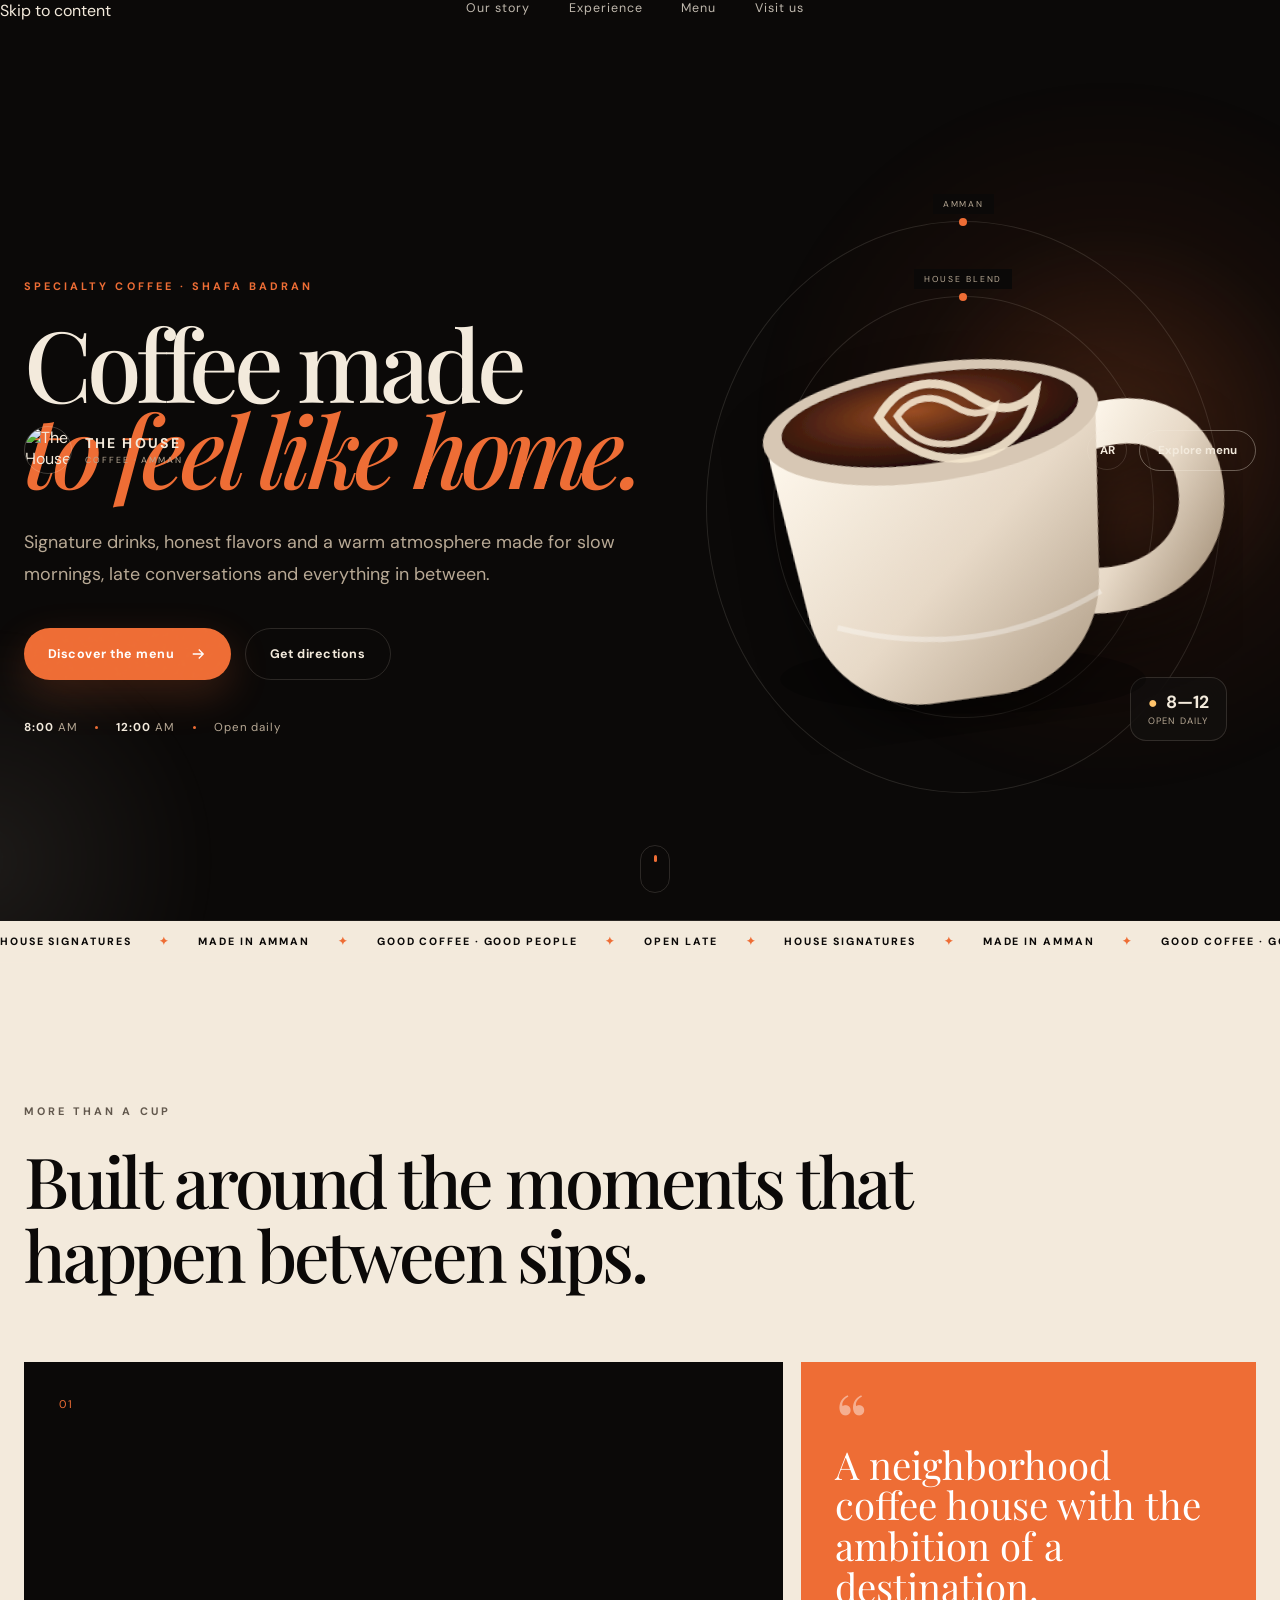
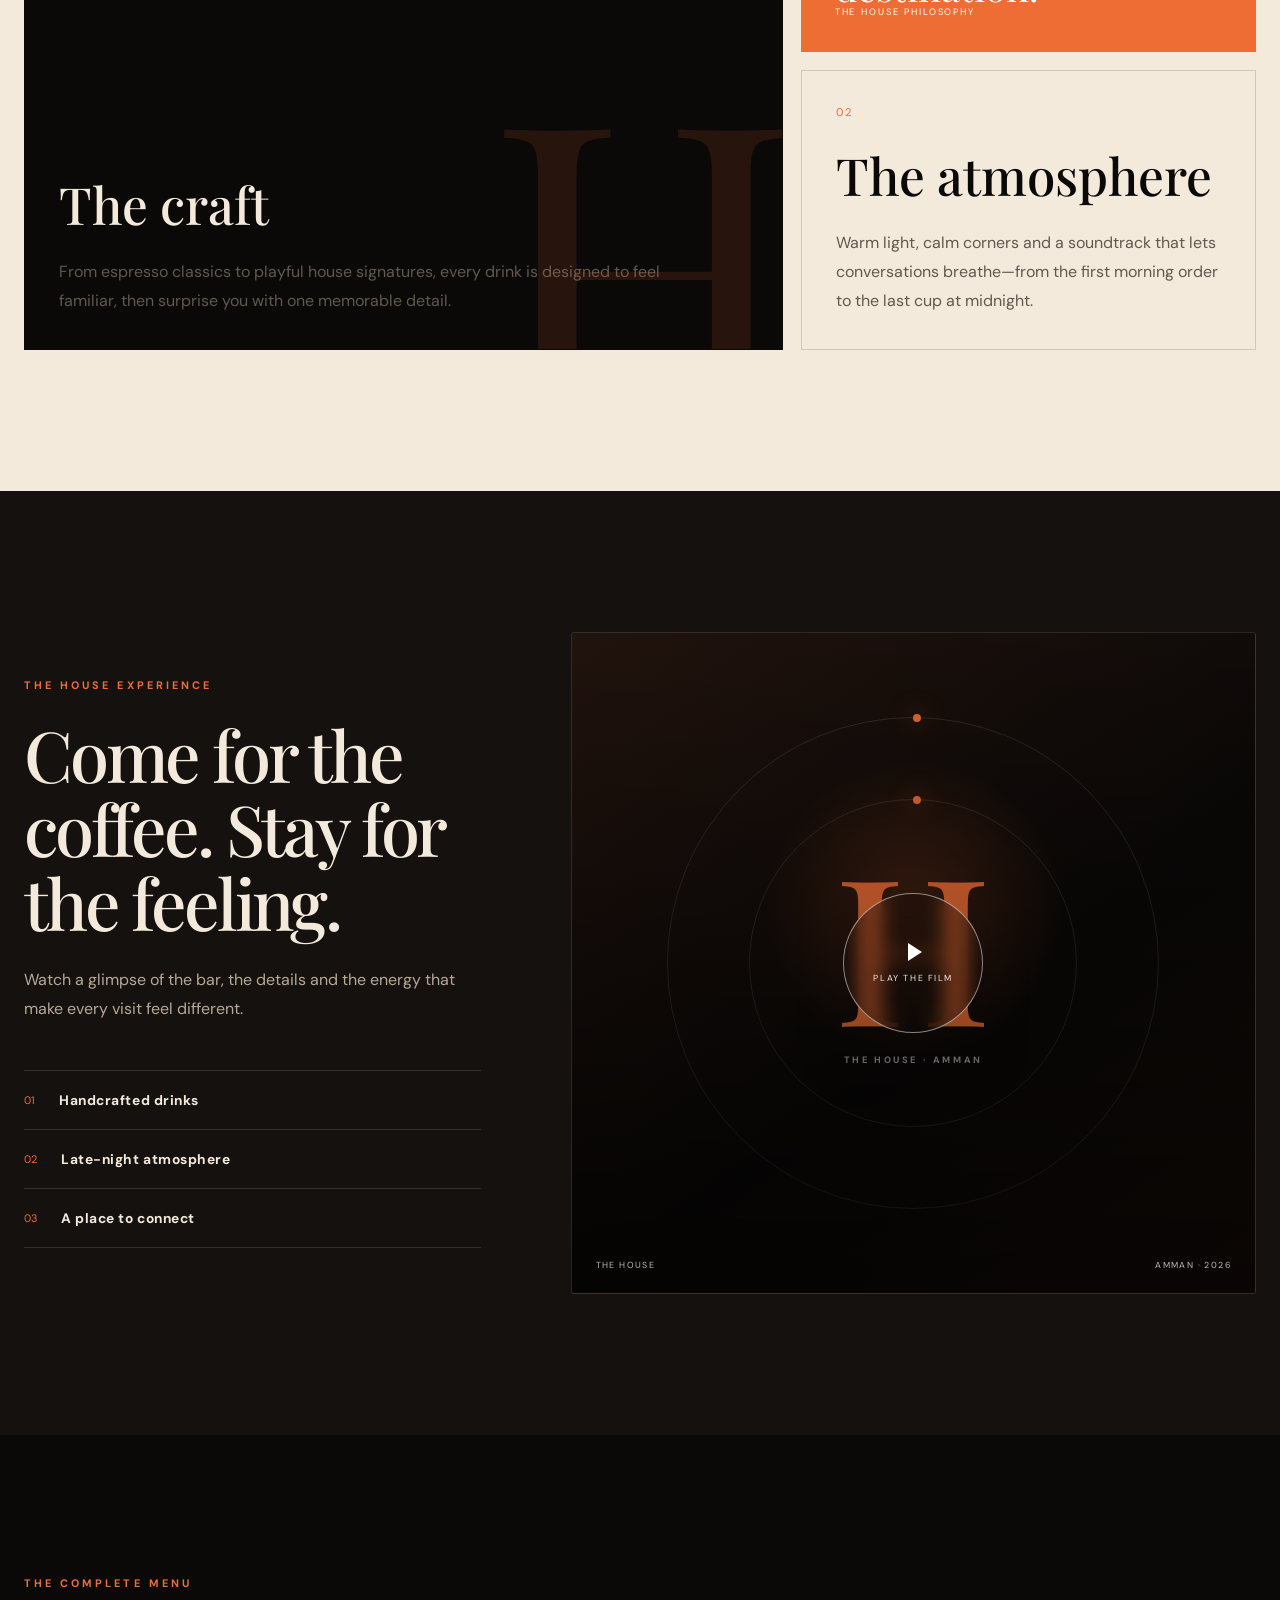
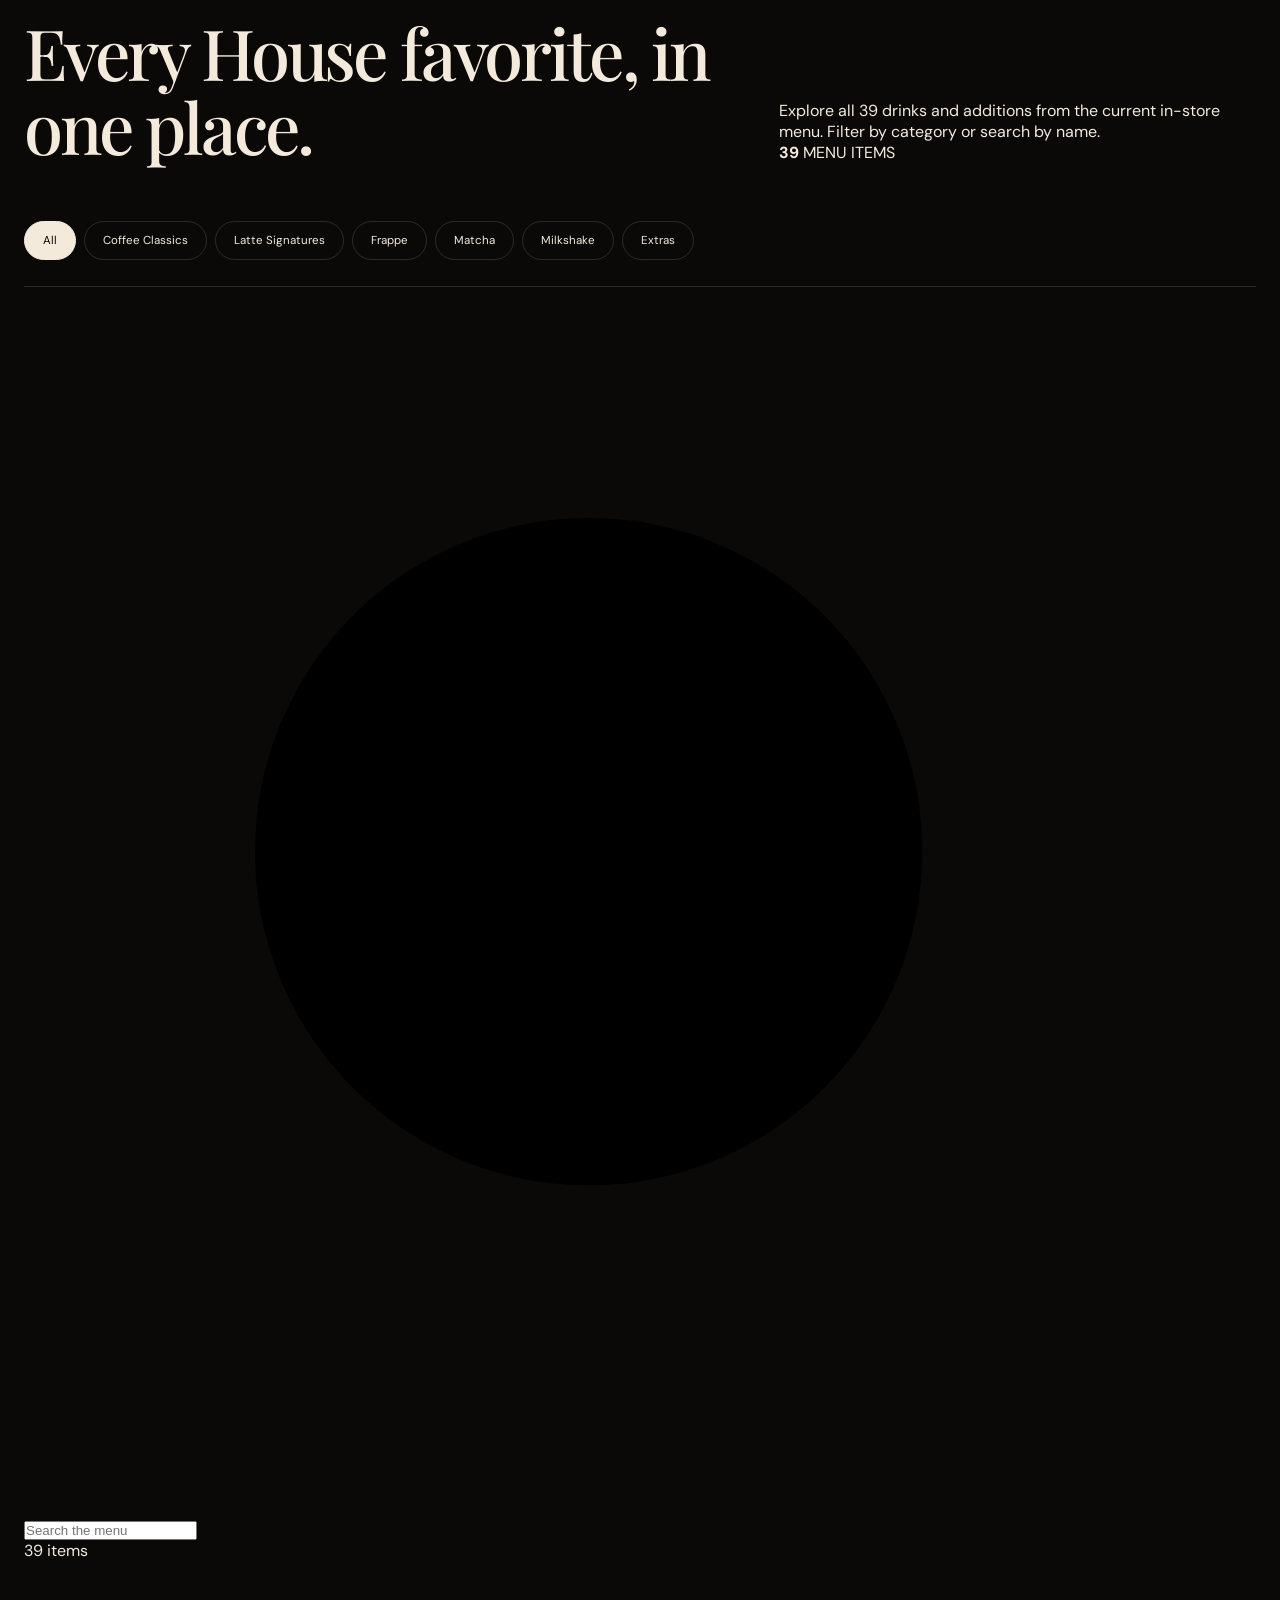
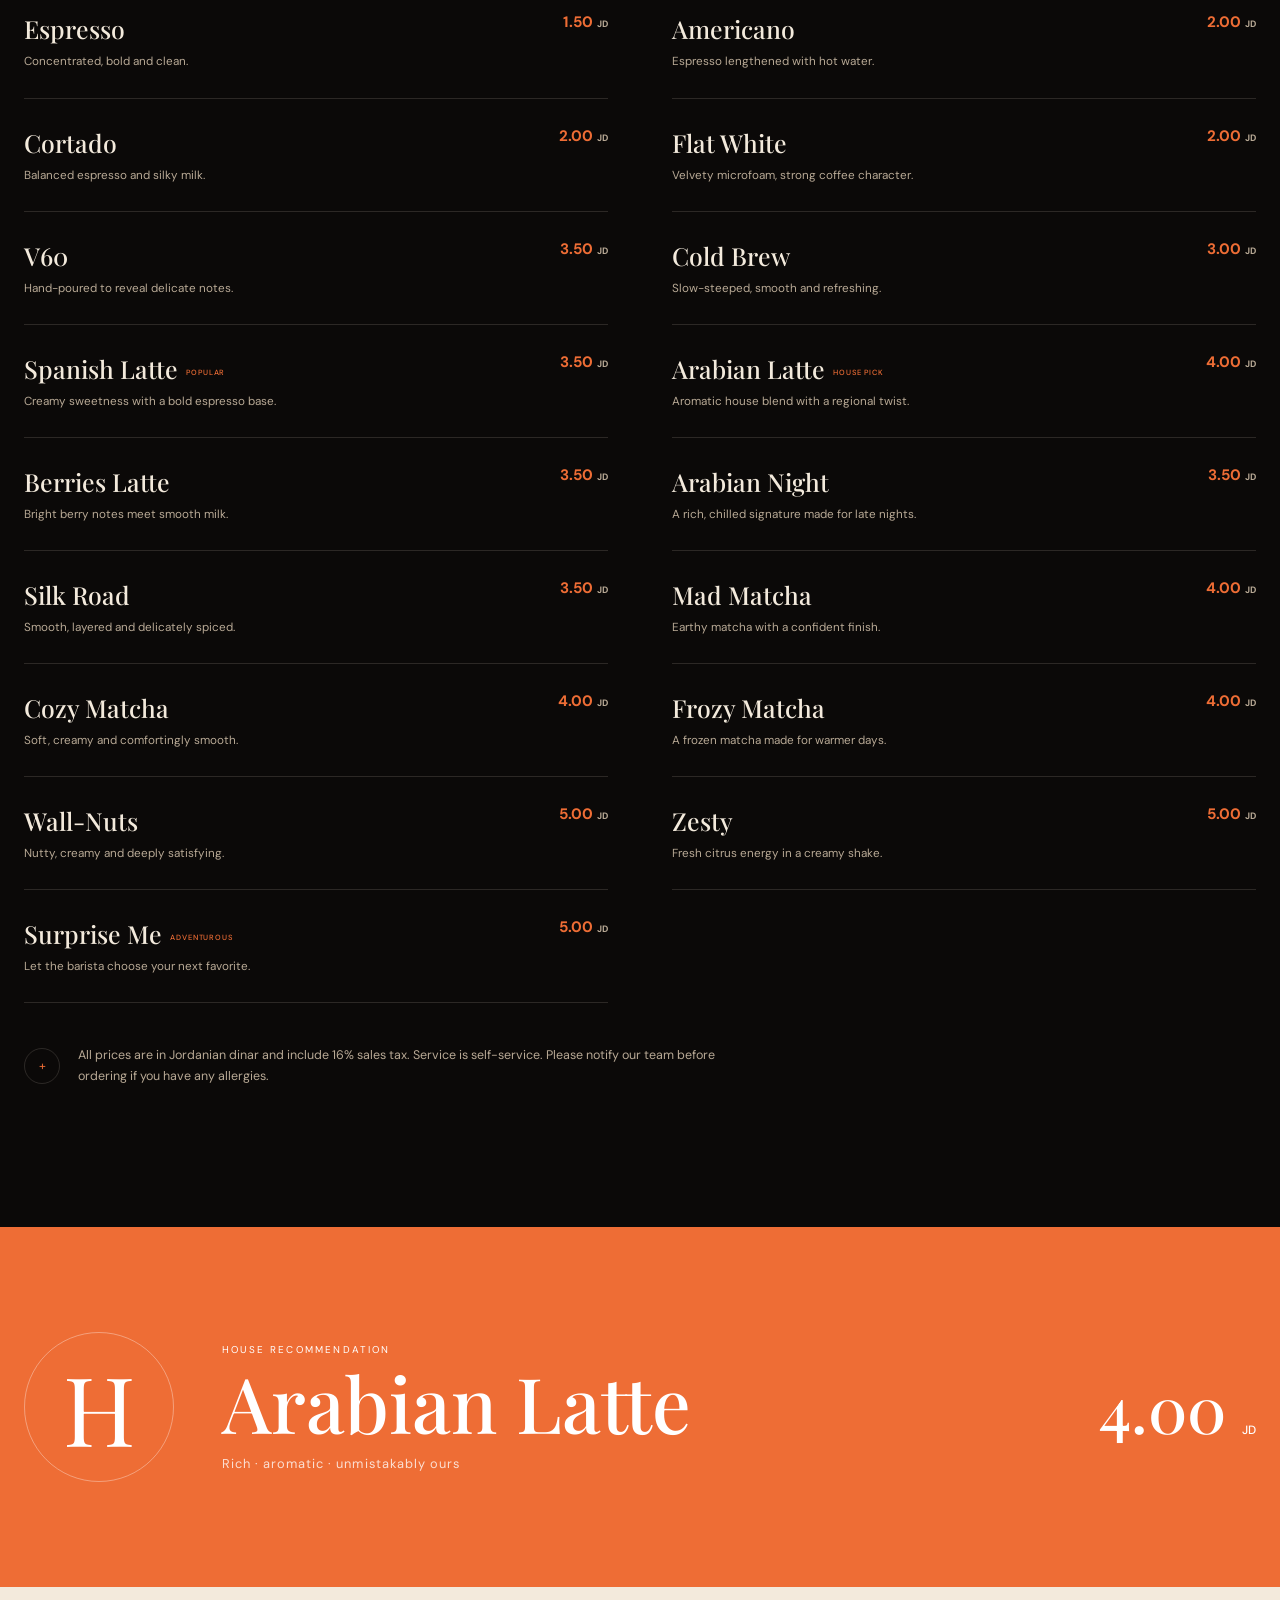
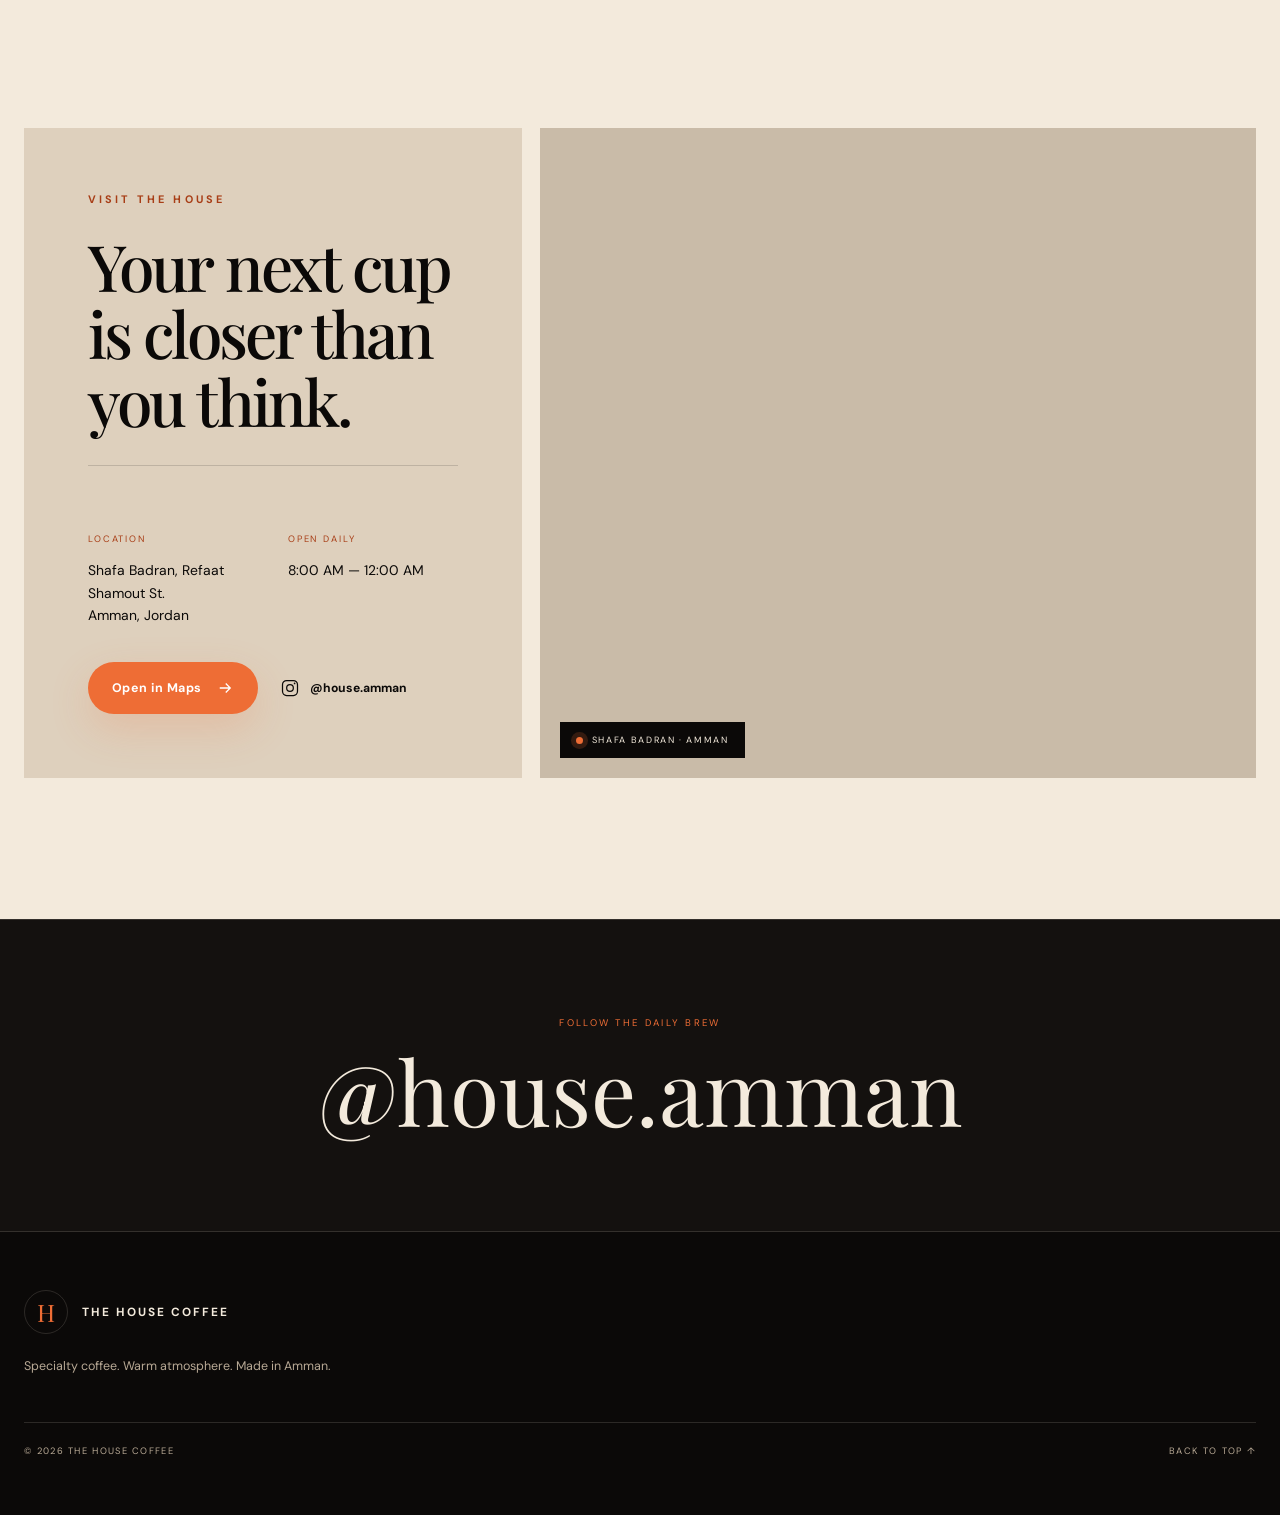
==== commit 75f5624a: "Update index.html" ====
--- a/the-house-premium/index.html
+++ b/the-house-premium/index.html
@@ -32,6 +32,7 @@
   </script>
 </head>
 <body>
+  <a class="skip-link" href="#main-content" data-en="Skip to content" data-ar="انتقل إلى المحتوى">Skip to content</a>
   <div class="noise" aria-hidden="true"></div>
   <div class="cursor-glow" aria-hidden="true"></div>
   <div class="scroll-progress" aria-hidden="true"><span></span></div>
@@ -67,7 +68,7 @@
     </div>
   </header>
 
-  <main>
+  <main id="main-content">
     <section class="hero" id="home">
       <div class="hero-ambient hero-ambient-one"></div>
       <div class="hero-ambient hero-ambient-two"></div>
@@ -93,7 +94,7 @@
           <i></i>
           <span><b>12:00</b> AM</span>
           <i></i>
-          <span>Open daily</span>
+          <span data-en="Open daily" data-ar="مفتوح يومياً">Open daily</span>
         </div>
       </div>
 
@@ -130,7 +131,7 @@
           <div class="steam steam-two"></div>
           <div class="steam steam-three"></div>
         </div>
-        <div class="rating-pill"><span>★</span><b>4.8</b><small>local favorite</small></div>
+        <div class="rating-pill"><span>●</span><b>8—12</b><small data-en="OPEN DAILY" data-ar="مفتوح يومياً">OPEN DAILY</small></div>
       </div>
 
       <a class="scroll-cue" href="#story" aria-label="Scroll to our story"><span></span></a>
@@ -205,25 +206,46 @@
     </section>
 
     <section class="menu-section section" id="menu">
+      <div class="menu-orb menu-orb-one" aria-hidden="true"></div>
+      <div class="menu-orb menu-orb-two" aria-hidden="true"></div>
+
       <div class="menu-intro reveal">
         <div>
-          <p class="eyebrow" data-en="OUR MENU" data-ar="قائمتنا">OUR MENU</p>
-          <h2 data-en="Choose your mood." data-ar="اختر مزاجك.">Choose your mood.</h2>
-        </div>
-        <p data-en="Classics when you need comfort. House signatures when you want something you will remember." data-ar="كلاسيكيات عندما تريد طعماً مألوفاً، ومشروبات مميزة عندما تريد شيئاً لا تنساه.">Classics when you need comfort. House signatures when you want something you will remember.</p>
-      </div>
-
-      <div class="menu-tabs reveal" role="tablist" aria-label="Menu categories">
-        <button class="menu-tab active" data-category="all" role="tab" aria-selected="true" data-en="All" data-ar="الكل">All</button>
-        <button class="menu-tab" data-category="coffee" role="tab" aria-selected="false" data-en="Coffee Classics" data-ar="كلاسيكيات القهوة">Coffee Classics</button>
-        <button class="menu-tab" data-category="signature" role="tab" aria-selected="false" data-en="Latte Signatures" data-ar="لاتيه مميز">Latte Signatures</button>
-        <button class="menu-tab" data-category="frappe" role="tab" aria-selected="false" data-en="Frappe" data-ar="فرابيه">Frappe</button>
-        <button class="menu-tab" data-category="matcha" role="tab" aria-selected="false" data-en="Matcha" data-ar="ماتشا">Matcha</button>
-        <button class="menu-tab" data-category="shake" role="tab" aria-selected="false" data-en="Milkshake" data-ar="ميلك شيك">Milkshake</button>
-        <button class="menu-tab" data-category="extras" role="tab" aria-selected="false" data-en="Extras" data-ar="إضافات">Extras</button>
-      </div>
-
-      <div class="menu-list" id="menu-list" aria-live="polite"></div>
+          <p class="eyebrow" data-en="THE COMPLETE MENU" data-ar="المنيو الكامل">THE COMPLETE MENU</p>
+          <h2 data-en="Every House favorite, in one place." data-ar="كل مشروبات ذا هاوس في مكان واحد.">Every House favorite, in one place.</h2>
+        </div>
+        <div class="menu-intro-copy">
+          <p data-en="Explore all 39 drinks and additions from the current in-store menu. Filter by category or search by name." data-ar="استكشف جميع المشروبات والإضافات الـ39 من المنيو الحالي داخل الكافيه. اختر التصنيف أو ابحث بالاسم.">Explore all 39 drinks and additions from the current in-store menu. Filter by category or search by name.</p>
+          <div class="menu-stat" aria-label="39 menu items">
+            <strong>39</strong>
+            <span data-en="MENU ITEMS" data-ar="عنصراً في المنيو">MENU ITEMS</span>
+          </div>
+        </div>
+      </div>
+
+      <div class="menu-toolbar reveal">
+        <div class="menu-tabs" role="tablist" aria-label="Menu categories">
+          <button class="menu-tab active" type="button" data-category="all" role="tab" aria-selected="true" data-en="All" data-ar="الكل">All</button>
+          <button class="menu-tab" type="button" data-category="coffee" role="tab" aria-selected="false" data-en="Coffee Classics" data-ar="كلاسيكيات القهوة">Coffee Classics</button>
+          <button class="menu-tab" type="button" data-category="signature" role="tab" aria-selected="false" data-en="Latte Signatures" data-ar="لاتيه مميز">Latte Signatures</button>
+          <button class="menu-tab" type="button" data-category="frappe" role="tab" aria-selected="false" data-en="Frappe" data-ar="فرابيه">Frappe</button>
+          <button class="menu-tab" type="button" data-category="matcha" role="tab" aria-selected="false" data-en="Matcha" data-ar="ماتشا">Matcha</button>
+          <button class="menu-tab" type="button" data-category="shake" role="tab" aria-selected="false" data-en="Milkshake" data-ar="ميلك شيك">Milkshake</button>
+          <button class="menu-tab" type="button" data-category="extras" role="tab" aria-selected="false" data-en="Extras" data-ar="إضافات">Extras</button>
+        </div>
+
+        <label class="menu-search" for="menu-search-input">
+          <svg viewBox="0 0 24 24" aria-hidden="true"><circle cx="11" cy="11" r="6.5"></circle><path d="m16 16 4 4"></path></svg>
+          <input id="menu-search-input" type="search" autocomplete="off" spellcheck="false" data-placeholder-en="Search the menu" data-placeholder-ar="ابحث في المنيو" placeholder="Search the menu" />
+        </label>
+      </div>
+
+      <div class="menu-results-meta reveal" aria-live="polite">
+        <span id="menu-result-count">39 items</span>
+        <button id="menu-clear" type="button" hidden data-en="Clear search" data-ar="مسح البحث">Clear search</button>
+      </div>
+
+      <div class="menu-list reveal" id="menu-list" aria-live="polite"></div>
 
       <div class="menu-note reveal">
         <span>+</span>
@@ -258,7 +280,7 @@
         </div>
 
         <div class="visit-actions">
-          <a class="button button-primary" href="https://www.google.com/maps/search/?api=1&query=The+House+Coffee+Amman" target="_blank" rel="noopener">
+          <a class="button button-primary" href="https://www.google.com/maps/search/?api=1&query=32.0452162%2C35.923683" target="_blank" rel="noopener">
             <span data-en="Open in Maps" data-ar="افتح الخريطة">Open in Maps</span>
             <svg viewBox="0 0 24 24" aria-hidden="true"><path d="M5 12h14M13 6l6 6-6 6"/></svg>
           </a>
@@ -270,7 +292,7 @@
       </div>
 
       <div class="map-shell reveal">
-        <iframe title="The House Coffee location" loading="lazy" referrerpolicy="no-referrer-when-downgrade" src="https://www.google.com/maps?q=The%20House%20Coffee%20Amman&output=embed"></iframe>
+        <iframe title="The House Coffee location" loading="lazy" referrerpolicy="no-referrer-when-downgrade" src="https://www.google.com/maps?q=32.0452162,35.923683&z=16&output=embed"></iframe>
         <div class="map-label"><span></span> SHAFA BADRAN · AMMAN</div>
       </div>
     </section>
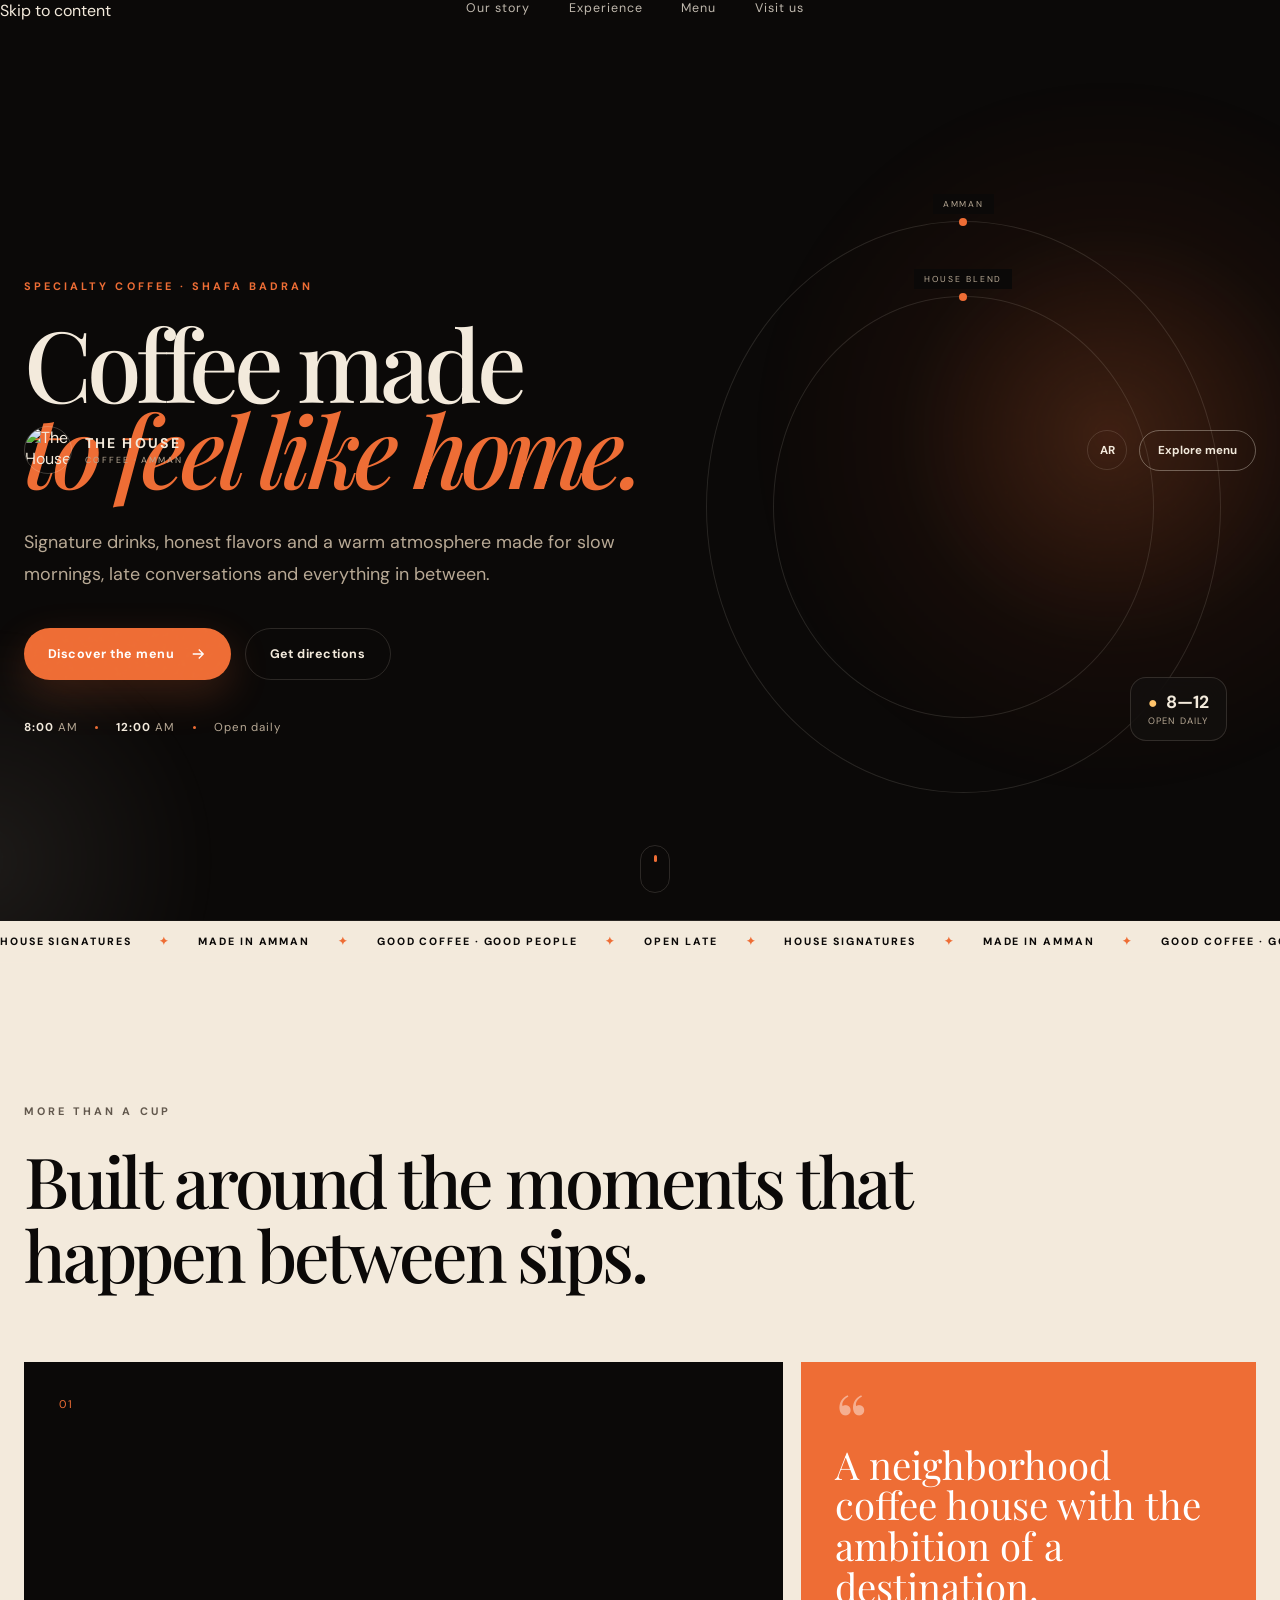
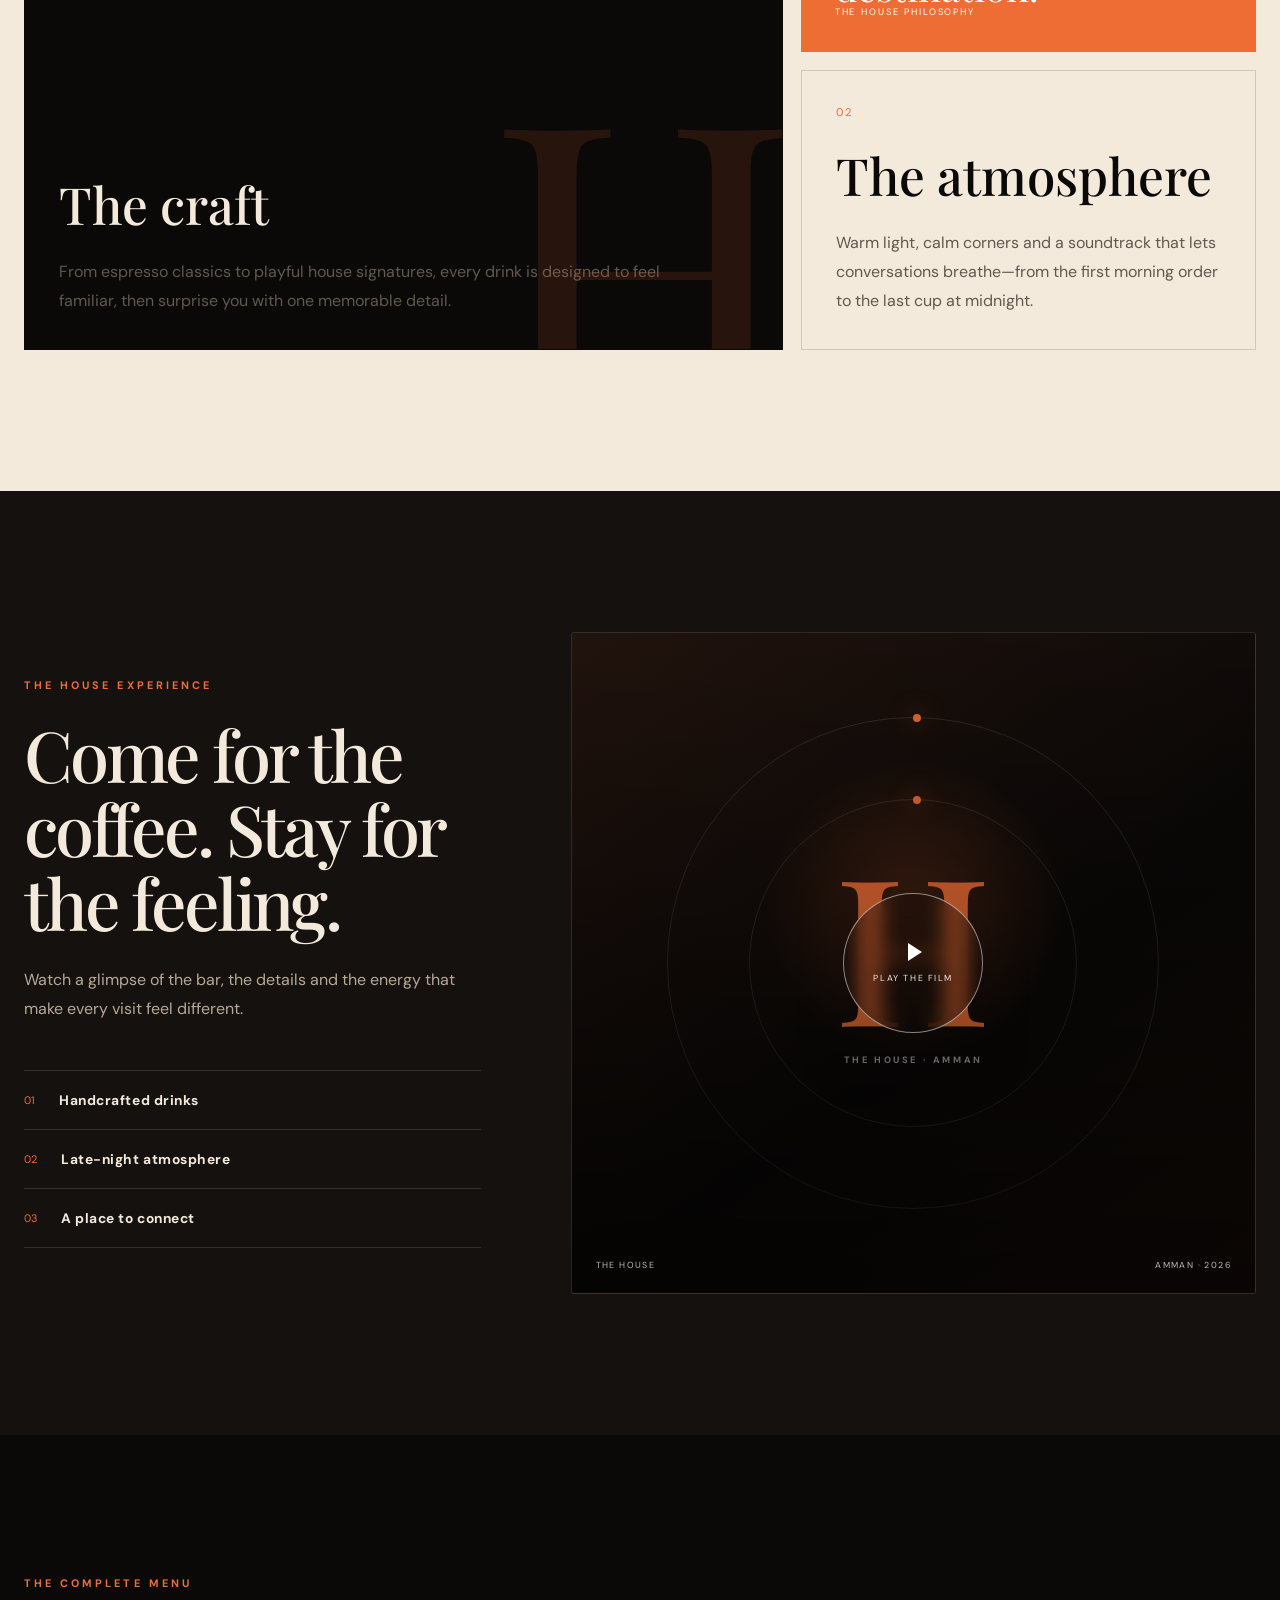
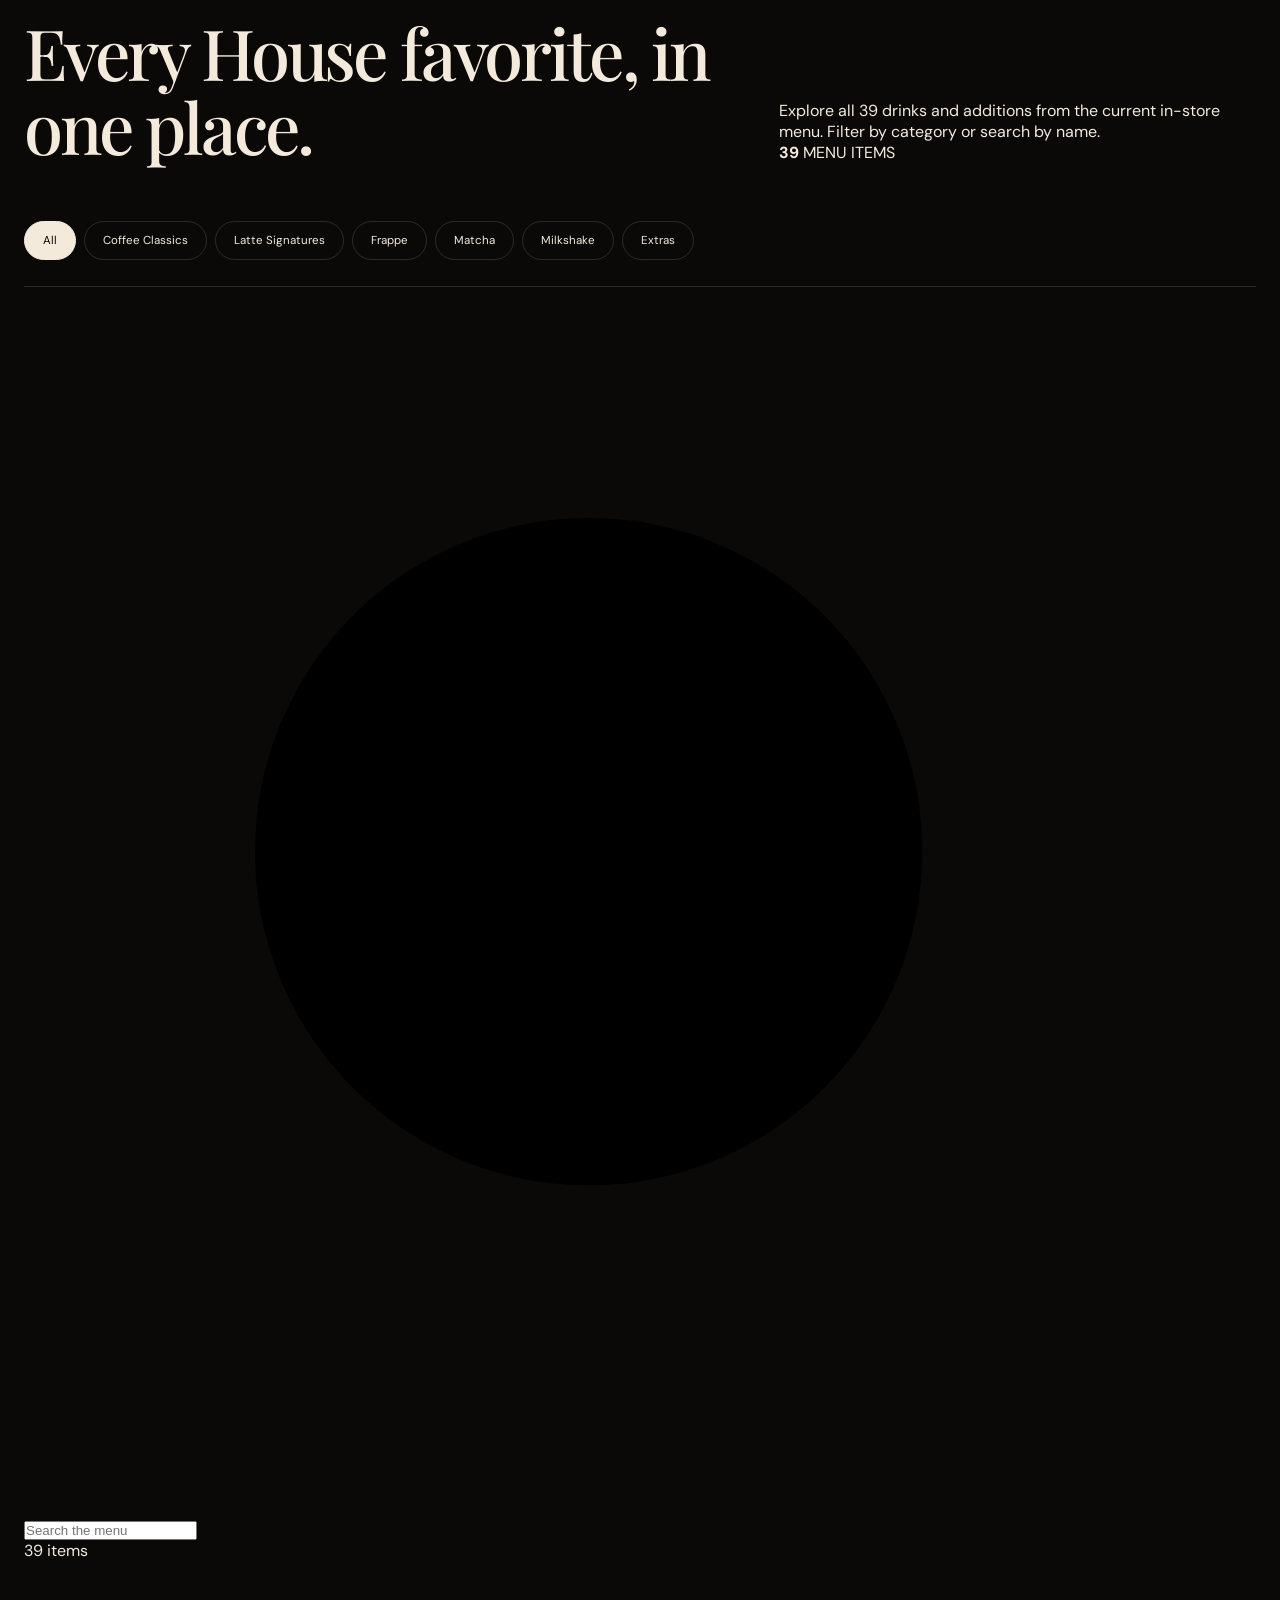
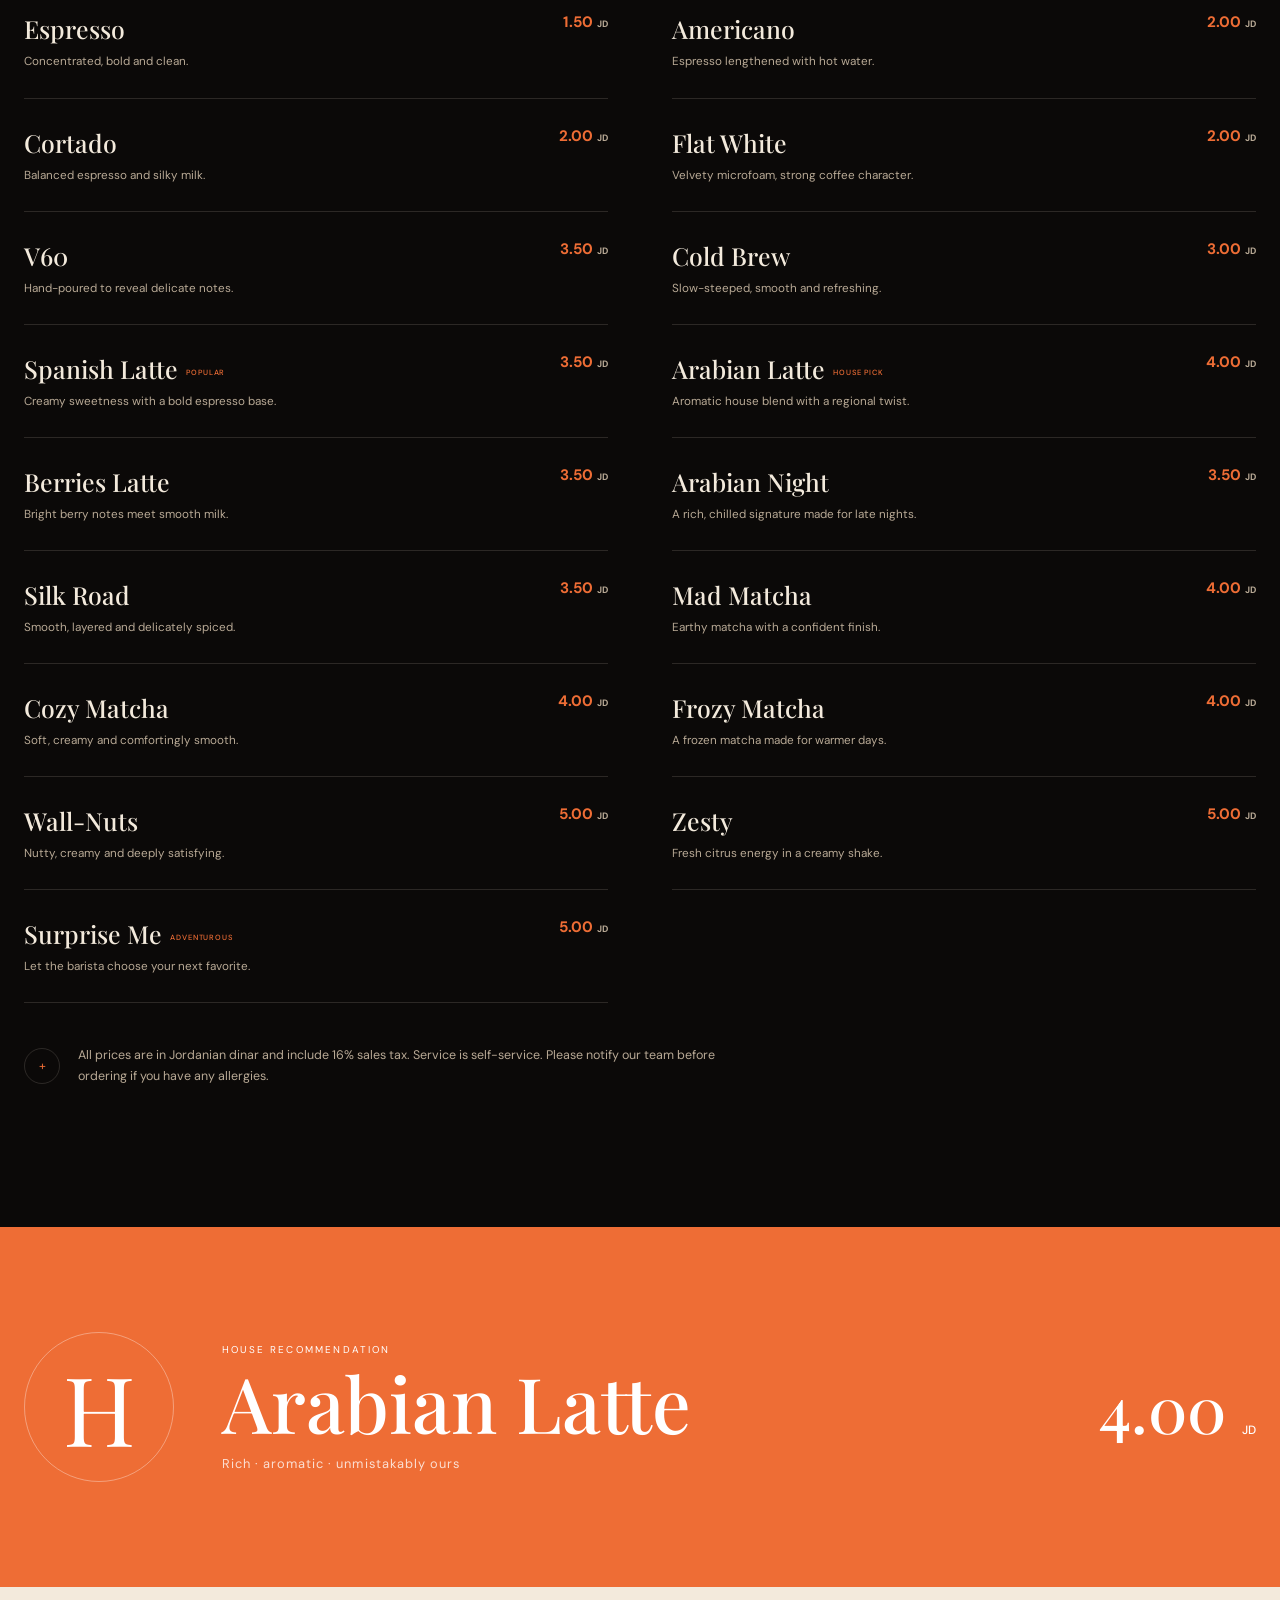
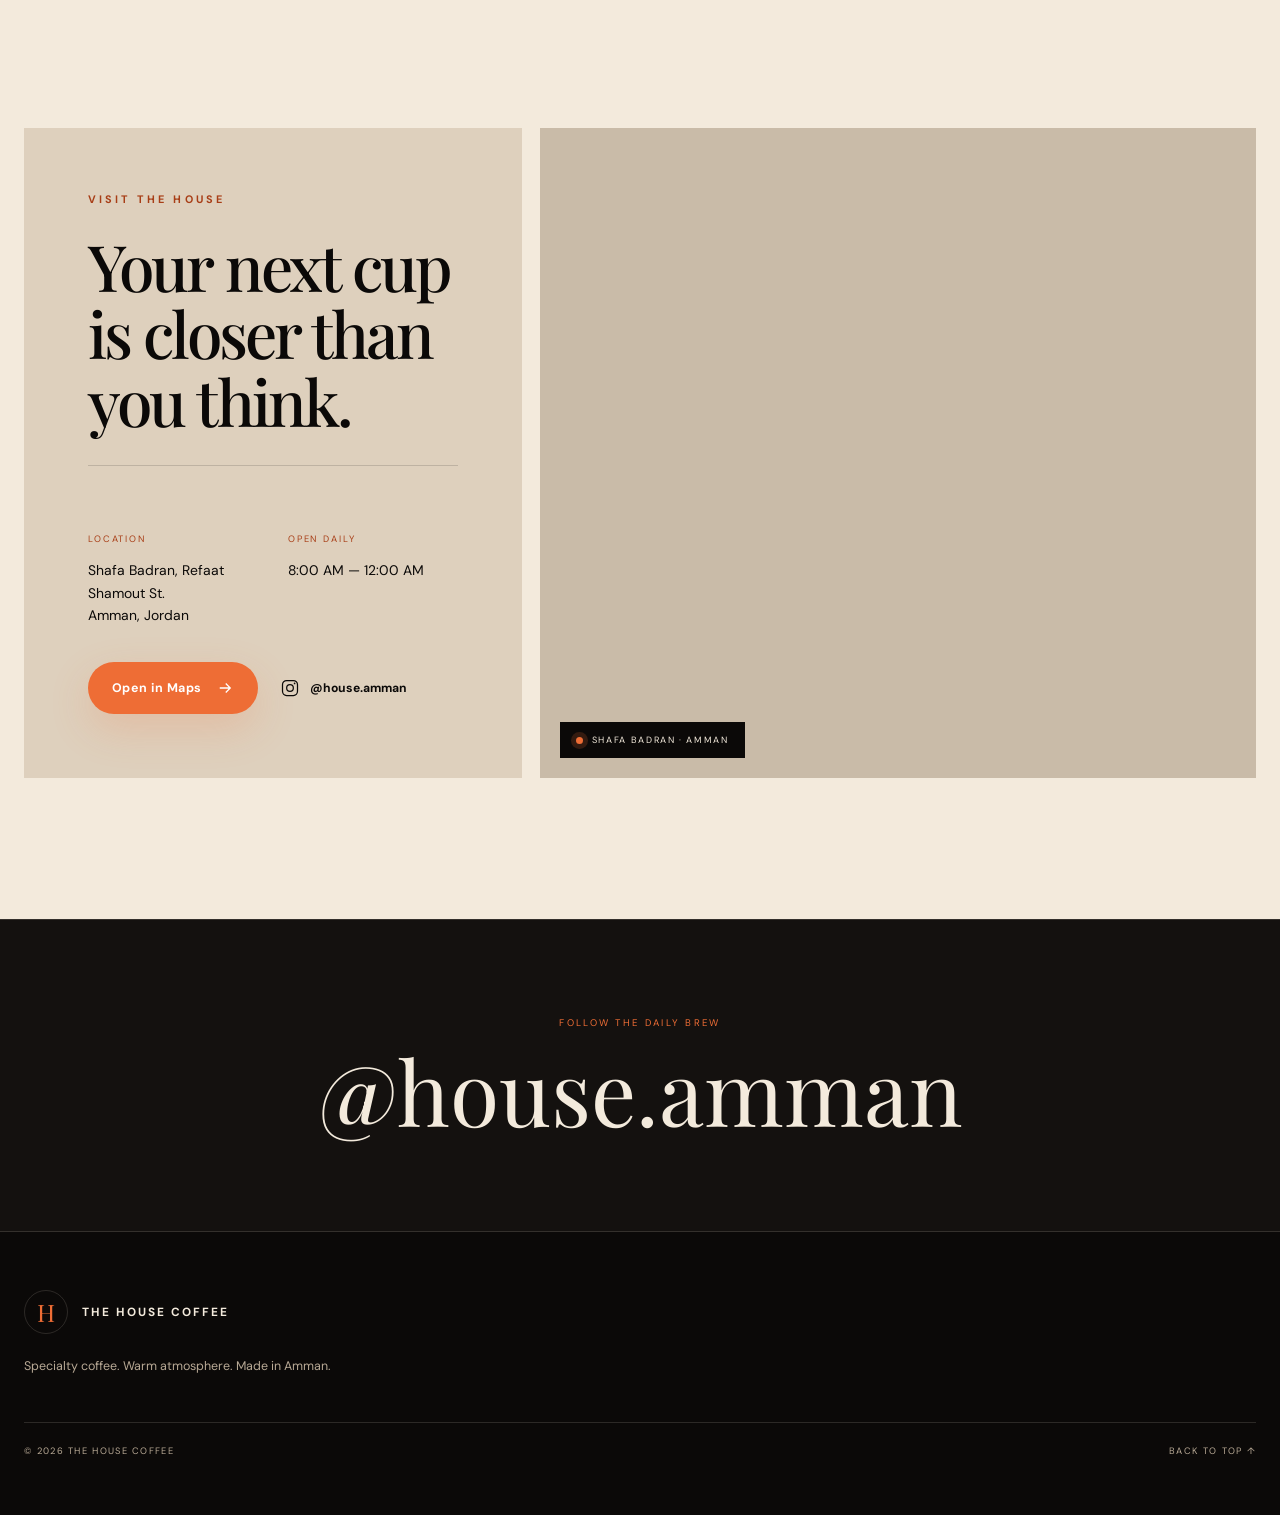
==== commit da07cae3: "Replace logo image and update hero art description" ====
--- a/the-house-premium/index.html
+++ b/the-house-premium/index.html
@@ -44,7 +44,7 @@
 
   <header class="site-header" id="site-header">
     <a class="brand" href="#home" aria-label="The House Coffee home">
-      <img src="assets/logo.jpg" alt="The House Coffee logo" width="52" height="52" />
+      <img src="assets/house-logo-clean.svg" alt="The House Coffee logo" width="52" height="52" />
       <span>
         <strong>THE HOUSE</strong>
         <small>COFFEE · AMMAN</small>
@@ -98,39 +98,94 @@
         </div>
       </div>
 
-      <div class="hero-art reveal" aria-label="Abstract coffee cup illustration">
+      <div class="hero-art reveal" aria-label="Animated branded takeaway coffee cup">
         <div class="orbit orbit-one"><span>AMMAN</span></div>
         <div class="orbit orbit-two"><span>HOUSE BLEND</span></div>
-        <div class="cup-stage">
-          <svg class="cup" viewBox="0 0 520 520" role="img" aria-label="A stylized cup of coffee">
-            <defs>
-              <radialGradient id="coffee" cx="45%" cy="40%" r="65%">
-                <stop offset="0" stop-color="#9a4d22"/>
-                <stop offset=".55" stop-color="#4c2112"/>
-                <stop offset="1" stop-color="#1b0a05"/>
-              </radialGradient>
-              <linearGradient id="ceramic" x1="0" y1="0" x2="1" y2="1">
-                <stop offset="0" stop-color="#fff9ee"/>
-                <stop offset=".52" stop-color="#e7d9c7"/>
-                <stop offset="1" stop-color="#aa9780"/>
-              </linearGradient>
-              <filter id="shadow"><feDropShadow dx="0" dy="28" stdDeviation="25" flood-opacity=".42"/></filter>
-            </defs>
-            <ellipse cx="260" cy="420" rx="170" ry="32" fill="#000" opacity=".26"/>
-            <g filter="url(#shadow)" transform="rotate(-8 260 260)">
-              <path d="M375 205c72-16 111 19 106 74-4 49-48 83-111 75" fill="none" stroke="url(#ceramic)" stroke-width="42" stroke-linecap="round"/>
-              <path d="M86 174h310l-20 168c-6 54-51 95-105 95h-62c-54 0-99-41-105-95z" fill="url(#ceramic)"/>
-              <ellipse cx="241" cy="178" rx="157" ry="55" fill="#d7c7b4"/>
-              <ellipse cx="241" cy="174" rx="139" ry="42" fill="url(#coffee)"/>
-              <path d="M194 167c27-35 63-29 88-7 22 19 43 18 59 5-10 34-41 54-78 50-34-4-58-25-69-48z" fill="none" stroke="#f4e5ce" stroke-width="8" stroke-linecap="round" opacity=".92"/>
-              <path d="M211 168c18-18 38-15 54-2 13 11 25 12 37 6-8 20-27 31-49 28-20-2-34-14-42-32z" fill="none" stroke="#f4e5ce" stroke-width="6" stroke-linecap="round" opacity=".9"/>
-              <path d="M129 355c82 33 166 35 247 0" fill="none" stroke="#fff" stroke-width="5" opacity=".34"/>
-            </g>
-          </svg>
+
+        <div class="cup-stage" data-cup-stage>
+          <div class="cup-float">
+            <div class="cup-tilt">
+              <svg class="house-cup" viewBox="0 0 620 720" role="img" aria-label="The House branded takeaway coffee cup with animated latte art">
+                <defs>
+                  <linearGradient id="cupPaper" x1="0" y1="0" x2="1" y2="1">
+                    <stop offset="0" stop-color="#d8aa77"/>
+                    <stop offset=".32" stop-color="#b77743"/>
+                    <stop offset=".72" stop-color="#8e502d"/>
+                    <stop offset="1" stop-color="#5a2d19"/>
+                  </linearGradient>
+                  <linearGradient id="cupPaperGlow" x1="0" y1="0" x2="1" y2="0">
+                    <stop offset="0" stop-color="#ffe0b6" stop-opacity=".56"/>
+                    <stop offset=".22" stop-color="#fff0d7" stop-opacity=".12"/>
+                    <stop offset=".7" stop-color="#27120a" stop-opacity=".03"/>
+                    <stop offset="1" stop-color="#160904" stop-opacity=".46"/>
+                  </linearGradient>
+                  <radialGradient id="latteSurface" cx="42%" cy="35%" r="74%">
+                    <stop offset="0" stop-color="#d89555"/>
+                    <stop offset=".48" stop-color="#a45c2d"/>
+                    <stop offset="1" stop-color="#4b1e0f"/>
+                  </radialGradient>
+                  <linearGradient id="rimLight" x1="0" y1="0" x2="1" y2="1">
+                    <stop offset="0" stop-color="#fffaf0"/>
+                    <stop offset=".58" stop-color="#ead9c3"/>
+                    <stop offset="1" stop-color="#a58c72"/>
+                  </linearGradient>
+                  <pattern id="paperTexture" width="18" height="18" patternUnits="userSpaceOnUse">
+                    <path d="M0 4h18M0 13h18M4 0v18M13 0v18" stroke="#fff" stroke-opacity=".018" stroke-width=".7"/>
+                  </pattern>
+                  <filter id="cupShadow" x="-35%" y="-25%" width="170%" height="190%">
+                    <feDropShadow dx="0" dy="34" stdDeviation="28" flood-color="#000" flood-opacity=".58"/>
+                  </filter>
+                  <filter id="logoSoft" x="-20%" y="-20%" width="140%" height="140%">
+                    <feDropShadow dx="0" dy="2" stdDeviation="1.5" flood-color="#000" flood-opacity=".32"/>
+                  </filter>
+                  <filter id="foamGlow" x="-40%" y="-40%" width="180%" height="180%">
+                    <feGaussianBlur stdDeviation="1.1" result="blur"/>
+                    <feMerge><feMergeNode in="blur"/><feMergeNode in="SourceGraphic"/></feMerge>
+                  </filter>
+                  <clipPath id="cupBodyClip">
+                    <path d="M139 228h342l-39 357c-6 55-52 96-108 96h-48c-56 0-102-41-108-96z"/>
+                  </clipPath>
+                </defs>
+
+                <ellipse class="cup-floor-shadow" cx="310" cy="655" rx="196" ry="34" fill="#000" opacity=".34"/>
+
+                <g class="takeaway-cup" filter="url(#cupShadow)">
+                  <path d="M139 228h342l-39 357c-6 55-52 96-108 96h-48c-56 0-102-41-108-96z" fill="url(#cupPaper)"/>
+                  <path d="M139 228h342l-39 357c-6 55-52 96-108 96h-48c-56 0-102-41-108-96z" fill="url(#cupPaperGlow)"/>
+                  <rect x="130" y="225" width="360" height="455" fill="url(#paperTexture)" clip-path="url(#cupBodyClip)"/>
+                  <path d="M171 247c31 19 74 25 139 25 74 0 122-8 168-31" fill="none" stroke="#fff4df" stroke-opacity=".16" stroke-width="5"/>
+                  <path d="M181 572c82 28 174 28 258 0" fill="none" stroke="#f6d6b1" stroke-opacity=".2" stroke-width="6" stroke-linecap="round"/>
+
+                  <ellipse cx="310" cy="226" rx="180" ry="61" fill="url(#rimLight)"/>
+                  <ellipse cx="310" cy="218" rx="159" ry="45" fill="url(#latteSurface)"/>
+                  <ellipse cx="310" cy="214" rx="151" ry="38" fill="none" stroke="#f4d4ad" stroke-opacity=".22" stroke-width="2"/>
+                  <path d="M172 213c37-24 88-35 144-35 60 0 111 13 147 38" fill="none" stroke="#fff9ef" stroke-opacity=".62" stroke-width="5" stroke-linecap="round"/>
+
+                  <g class="latte-art" filter="url(#foamGlow)" aria-hidden="true">
+                    <path class="latte-stroke latte-stroke-main" pathLength="1" d="M226 218c35 22 66 25 101 11 34-14 66-13 94 2"/>
+                    <path class="latte-stroke latte-stroke-leaf latte-stroke-leaf-one" pathLength="1" d="M284 226c-20-23-17-43 5-55 7 20 4 38-5 55z"/>
+                    <path class="latte-stroke latte-stroke-leaf latte-stroke-leaf-two" pathLength="1" d="M305 226c1-28 17-43 43-41-8 23-22 37-43 41z"/>
+                    <path class="latte-stroke latte-stroke-leaf latte-stroke-leaf-three" pathLength="1" d="M323 229c16-21 36-26 58-14-17 17-36 22-58 14z"/>
+                    <path class="latte-stroke latte-stroke-swoop" pathLength="1" d="M245 232c51 34 116 31 165-5"/>
+                    <circle class="latte-pen" r="4.8" fill="#fff1dc">
+                      <animateMotion dur="4.8s" repeatCount="indefinite" keyPoints="0;1;1;0" keyTimes="0;.46;.6;1" calcMode="spline" keySplines=".2 .8 .2 1;.2 .8 .2 1;.2 .8 .2 1" path="M226 218c35 22 66 25 101 11 34-14 66-13 94 2"/>
+                    </circle>
+                  </g>
+
+                  <image class="cup-logo-image" href="assets/house-logo-clean.svg" x="202" y="342" width="216" height="242" preserveAspectRatio="xMidYMid meet" filter="url(#logoSoft)" aria-hidden="true"/>
+
+                  <path class="cup-highlight" d="M173 270c9 114 16 211 31 295" fill="none" stroke="#fff" stroke-opacity=".12" stroke-width="12" stroke-linecap="round"/>
+                </g>
+              </svg>
+              <span class="cup-glint" aria-hidden="true"></span>
+            </div>
+          </div>
+
           <div class="steam steam-one"></div>
           <div class="steam steam-two"></div>
           <div class="steam steam-three"></div>
         </div>
+
         <div class="rating-pill"><span>●</span><b>8—12</b><small data-en="OPEN DAILY" data-ar="مفتوح يومياً">OPEN DAILY</small></div>
       </div>
 
